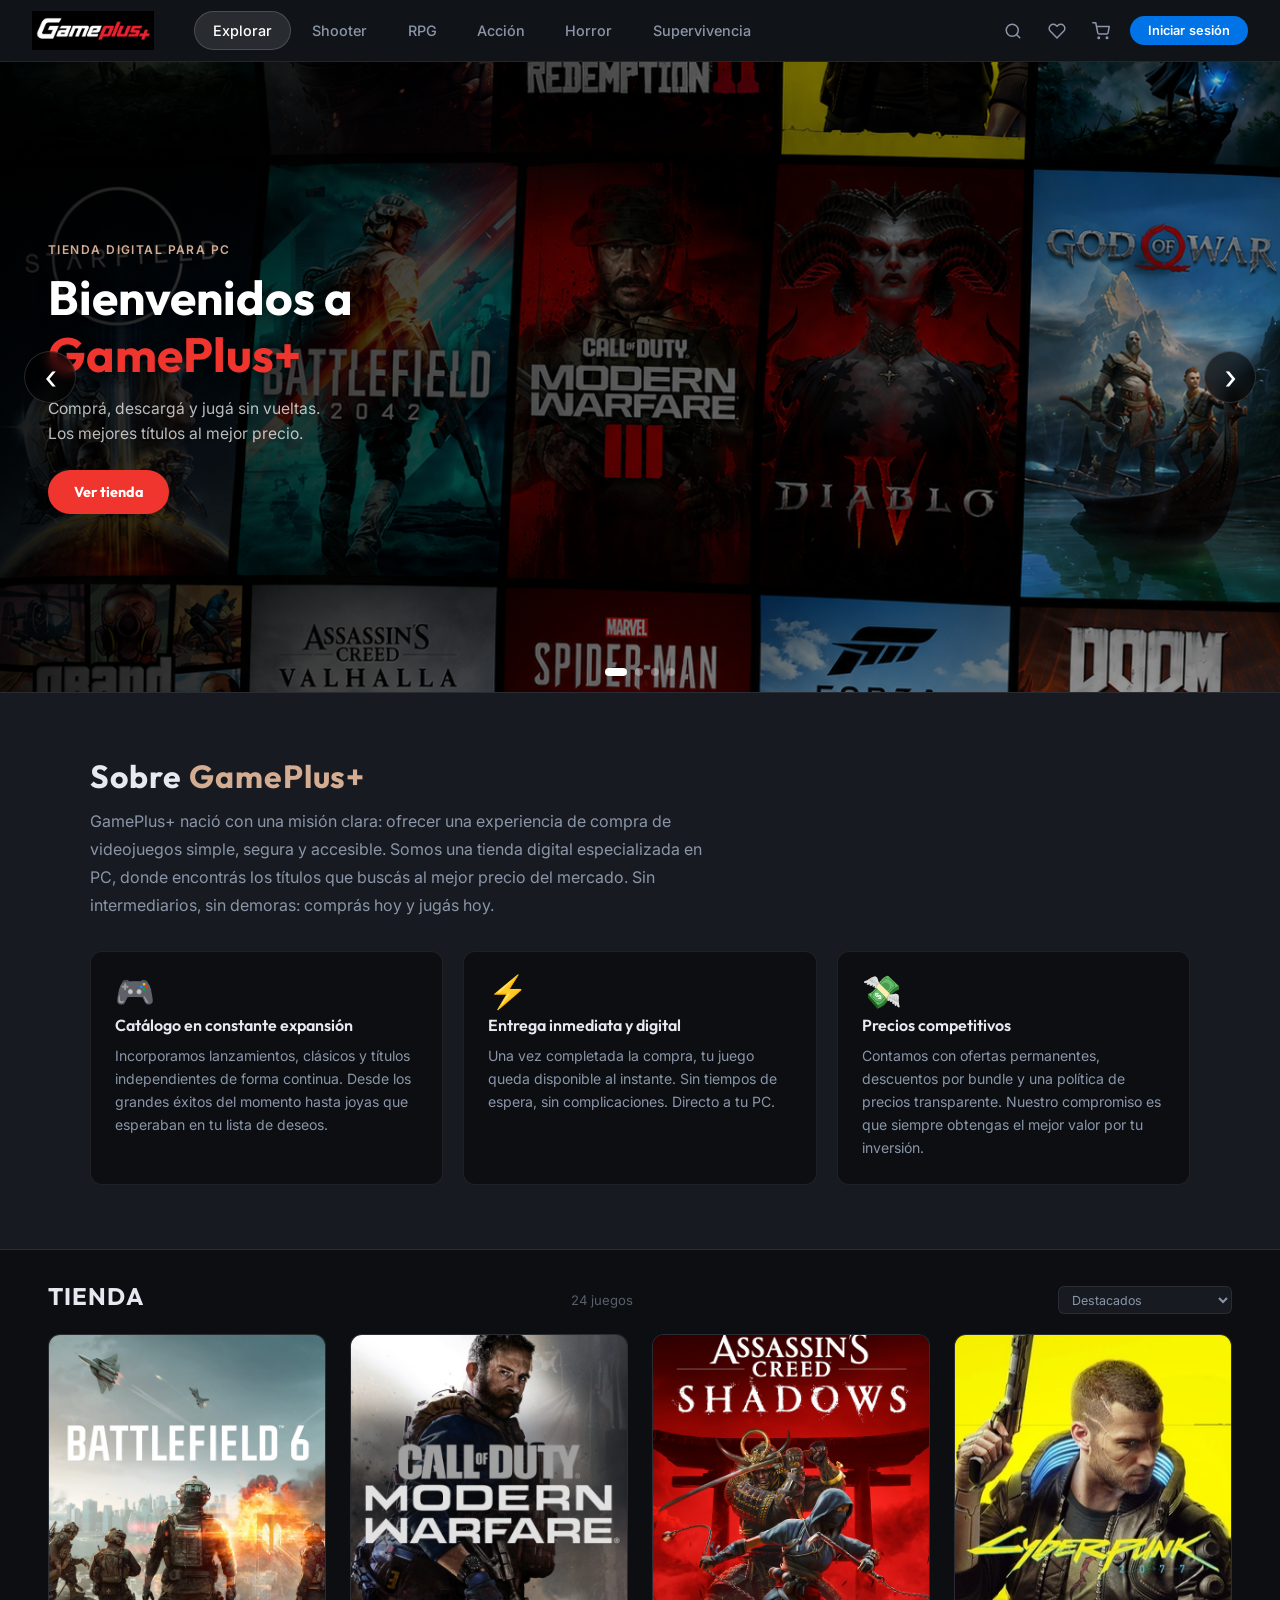
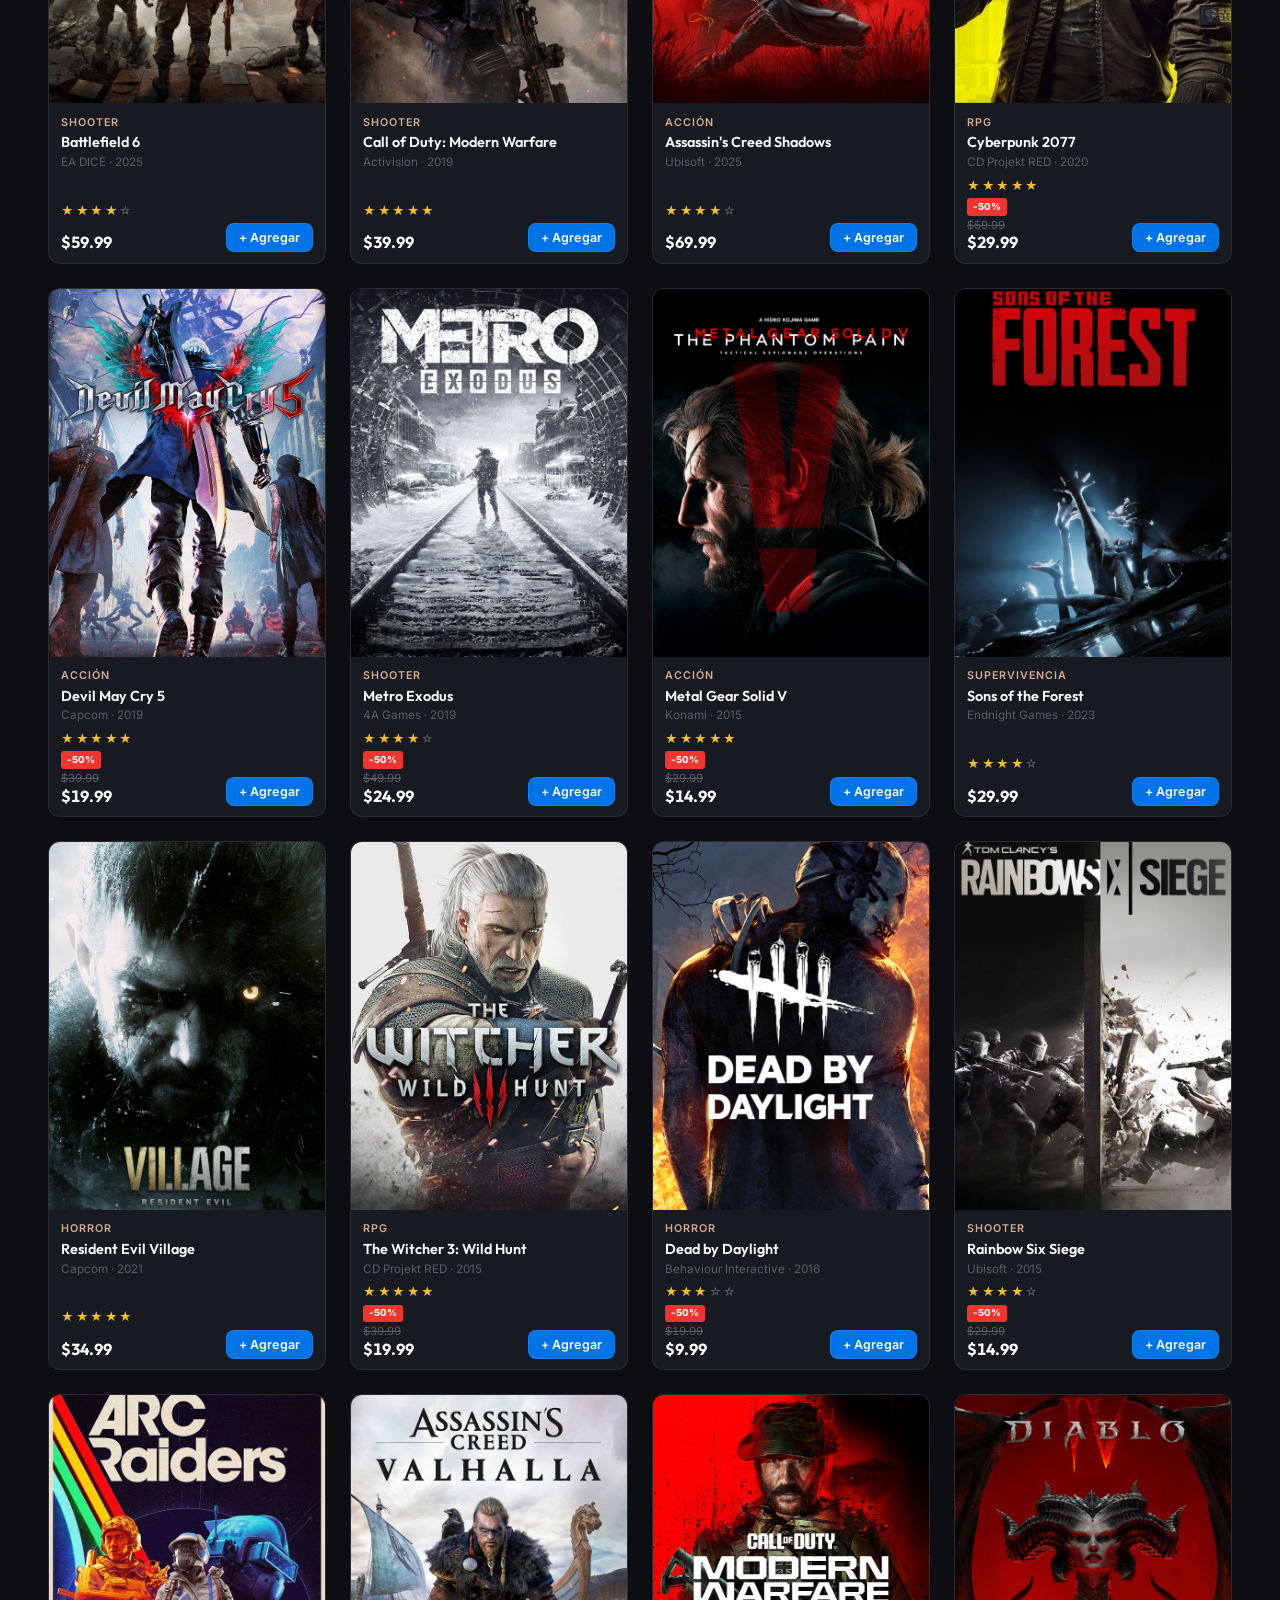
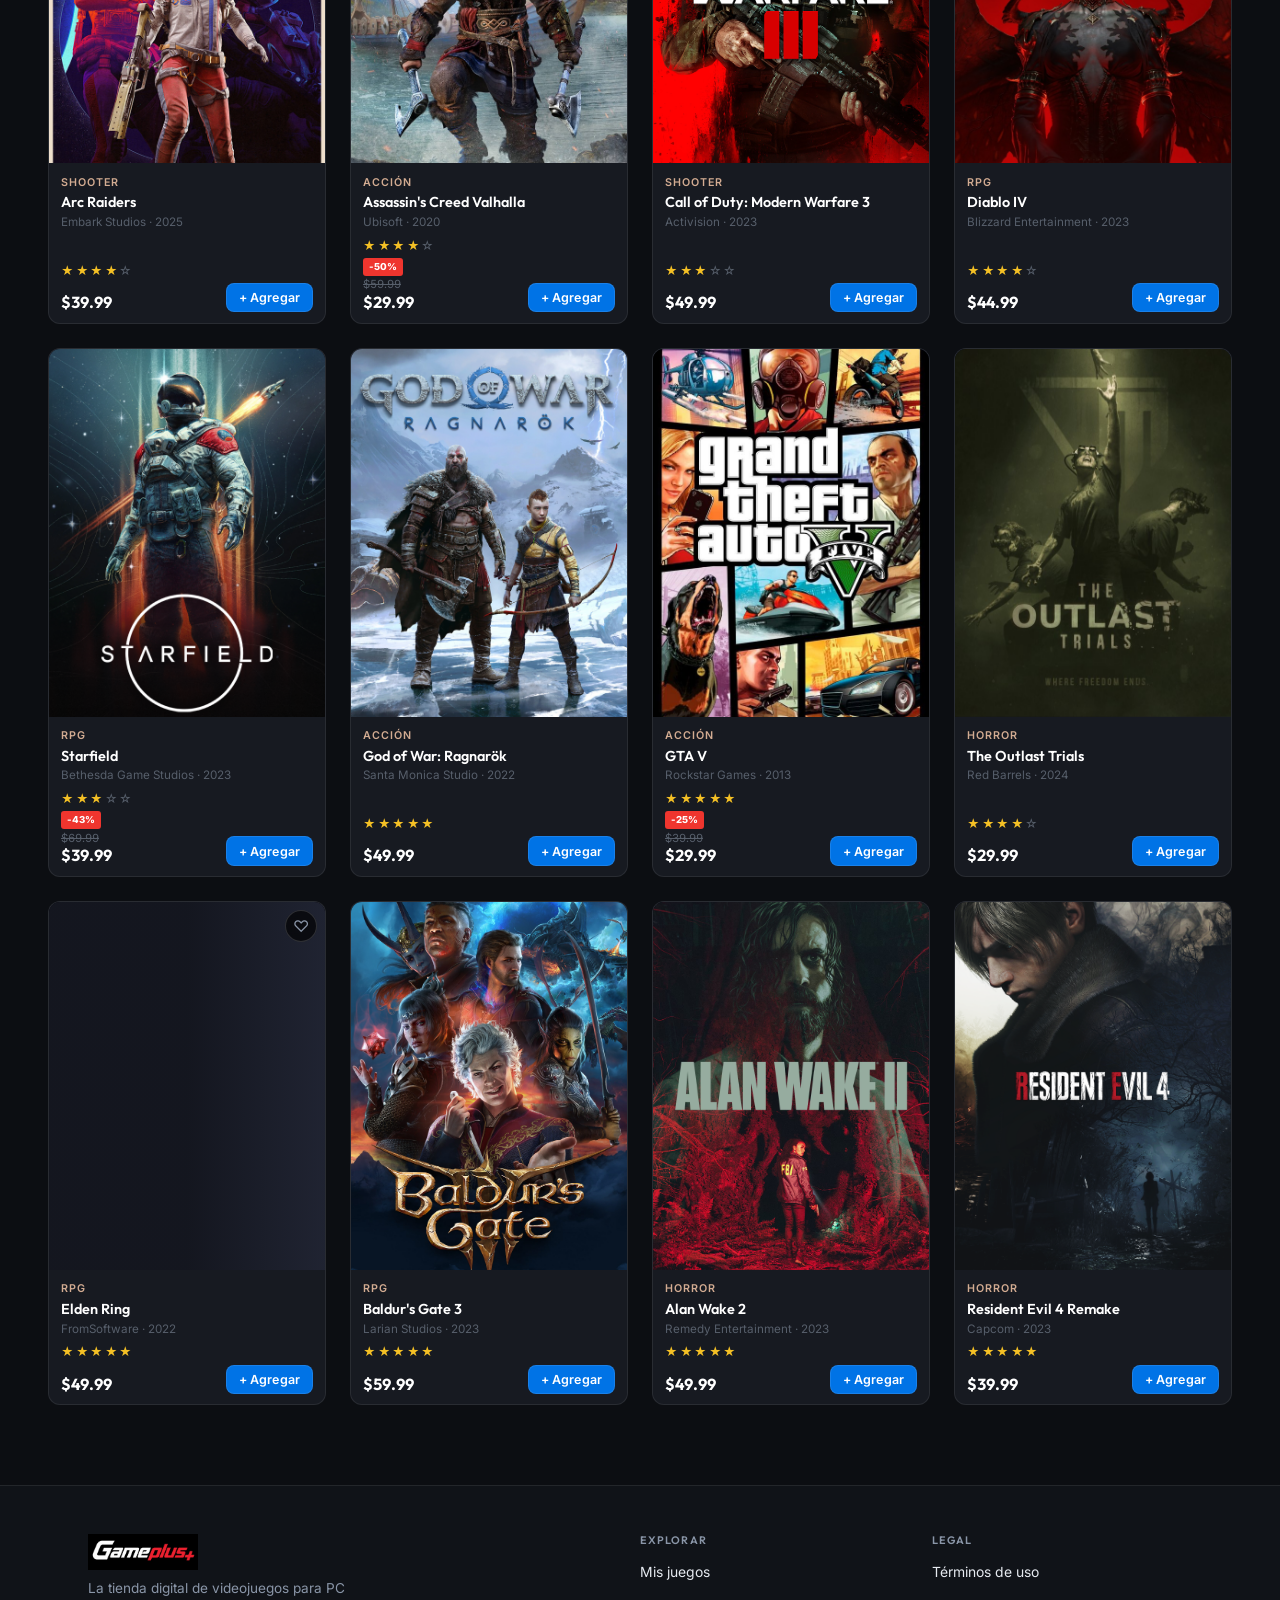
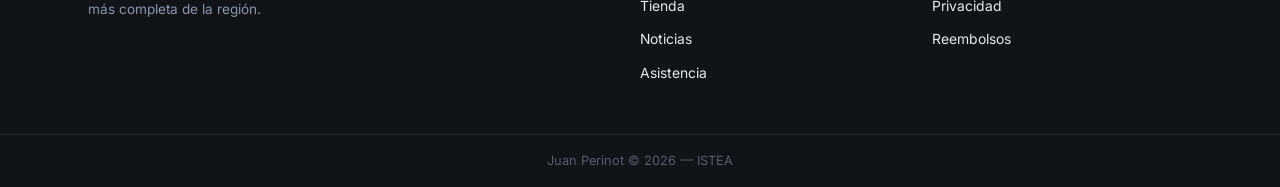
==== index.html @ ad6c28d9 "Update" ====
<!DOCTYPE html>
<html lang="es">
<head>
  <meta charset="UTF-8">
  <meta name="viewport" content="width=device-width, initial-scale=1.0">
  <meta name="description" content="GamePlus+ — Tienda digital de videojuegos para PC. Comprá, descargá y jugá.">
  <meta name="theme-color" content="#0a0c14">
  <title>GamePlus+ | Tienda de Videojuegos PC</title>
  <link rel="icon" href="img/logos/logo.jpg" type="image/jpeg">
  <link rel="preconnect" href="https://fonts.googleapis.com">
  <link rel="preconnect" href="https://fonts.gstatic.com" crossorigin>
  <link href="https://fonts.googleapis.com/css2?family=Inter:wght@300;400;500;600&family=Outfit:wght@400;600;700;900&display=swap" rel="stylesheet">
  <link rel="stylesheet" href="css/base.css">
  <link rel="stylesheet" href="css/header.css">
  <link rel="stylesheet" href="css/hero.css">
  <link rel="stylesheet" href="css/cards.css">
  <link rel="stylesheet" href="css/paneles.css">
  <link rel="stylesheet" href="css/footer.css">
  <link rel="stylesheet" href="css/responsive.css">
</head>
<body>

  <!-- Mensajes emergentes de confirmación -->
  <div id="toast-container" aria-live="polite" aria-atomic="true"></div>

  <!-- Fondo oscuro compartido por paneles y búsqueda -->
  <div id="overlay" class="overlay"></div>

  <!-- Modal de detalle de juego -->
  <div id="modal-juego" class="modal" role="dialog" aria-modal="true" aria-labelledby="modal-titulo" hidden>
    <div class="modal-contenido">
      <button id="modal-cerrar" class="modal-cerrar" aria-label="Cerrar detalle">&#10005;</button>
      <div class="modal-imagen-wrap">
        <img id="modal-img" src="" alt="" class="modal-img">
      </div>
      <div class="modal-info">
        <span id="modal-genero" class="tarjeta-genero"></span>
        <h2 id="modal-titulo" class="modal-titulo"></h2>
        <p id="modal-dev" class="tarjeta-dev"></p>
        <div id="modal-estrellas" class="estrellas modal-estrellas"></div>
        <p id="modal-descripcion" class="modal-descripcion"></p>
        <div class="modal-footer">
          <div id="modal-precio-bloque"></div>
          <div class="modal-acciones">
            <button id="modal-btn-agregar" class="btn-agregar">+ Agregar al carrito</button>
            <button id="modal-btn-favorito" class="btn-favorito modal-btn-fav">&#9825;</button>
          </div>
        </div>
      </div>
    </div>
  </div>

  <!-- Panel de búsqueda estilo PlayStation Store -->
  <div id="panel-busqueda" class="panel-busqueda" role="search" aria-label="Buscar juegos">
    <div class="panel-busqueda-barra">
      <svg class="panel-busqueda-icono" xmlns="http://www.w3.org/2000/svg" width="22" height="22" viewBox="0 0 24 24" fill="none" stroke="currentColor" stroke-width="2" stroke-linecap="round" stroke-linejoin="round">
        <circle cx="11" cy="11" r="8"/>
        <path d="m21 21-4.35-4.35"/>
      </svg>
      <input type="text" id="input-busqueda" placeholder="Buscar juegos, géneros o estudios..." autocomplete="off" spellcheck="false">
      <button id="btn-cerrar-busqueda" class="btn-cerrar-busqueda" aria-label="Cerrar búsqueda">&#10005;</button>
    </div>
    <div id="resultados-busqueda" class="resultados-busqueda"></div>
  </div>

  <!-- Carrito de compras: panel lateral derecho -->
  <aside id="carrito-sidebar" class="panel-lateral" aria-label="Carrito de compras">
    <div class="panel-lateral-header">
      <h2>Tu Carrito</h2>
      <button id="cerrar-carrito" class="btn-cerrar-panel" aria-label="Cerrar carrito">&#10005;</button>
    </div>
    <div id="carrito-items" class="panel-lateral-items"></div>
    <div class="panel-lateral-footer">
      <div id="carrito-bundle-info" class="carrito-bundle" hidden></div>
      <div class="carrito-total">
        <span>Total</span>
        <span id="carrito-total-precio">$0.00</span>
      </div>
      <button class="btn-comprar" id="btn-comprar">Finalizar compra</button>
    </div>
  </aside>

  <!-- Historial de compras: panel lateral derecho -->
  <aside id="historial-sidebar" class="panel-lateral" aria-label="Mis juegos">
    <div class="panel-lateral-header">
      <h2>Mis Juegos</h2>
      <button id="cerrar-historial" class="btn-cerrar-panel" aria-label="Cerrar historial">&#10005;</button>
    </div>
    <div id="historial-items" class="panel-lateral-items"></div>
  </aside>

  <!-- Favoritos: panel lateral izquierdo -->
  <aside id="favoritos-sidebar" class="panel-lateral panel-lateral--izq" aria-label="Mis favoritos">
    <div class="panel-lateral-header">
      <h2>Mis Favoritos</h2>
      <button id="cerrar-favoritos" class="btn-cerrar-panel" aria-label="Cerrar favoritos">&#10005;</button>
    </div>
    <div id="favoritos-items" class="panel-lateral-items"></div>
    <div id="favoritos-footer" class="panel-lateral-footer" hidden>
      <button id="btn-agregar-todos" class="btn-agregar-todos">Agregar todo al carrito</button>
    </div>
  </aside>

  <!-- Header con logo, nav y menú -->
  <header>

    <!-- Barra principal: logo (izq) · géneros (centro desktop / 2ª fila mobile) · acciones (der) -->
    <div class="barra-principal">

      <!-- Logo -->
      <a href="/" class="header-logo-wrap" aria-label="GamePlus+ — Inicio">
        <img src="img/logos/logo.jpg" alt="GamePlus+" class="header-logo">
      </a>

      <!-- Acciones: buscar · favoritos · carrito · login (desktop) · hamburguesa (mobile) -->
      <div class="header-acciones">
        <button class="btn-icono" id="btn-buscar" aria-label="Buscar" aria-expanded="false">
          <svg xmlns="http://www.w3.org/2000/svg" width="18" height="18" viewBox="0 0 24 24" fill="none" stroke="currentColor" stroke-width="2" stroke-linecap="round" stroke-linejoin="round">
            <circle cx="11" cy="11" r="8"/>
            <path d="m21 21-4.35-4.35"/>
          </svg>
        </button>
        <button class="btn-icono" id="btn-abrir-favoritos" aria-label="Ver favoritos">
          <svg xmlns="http://www.w3.org/2000/svg" width="18" height="18" viewBox="0 0 24 24" fill="none" stroke="currentColor" stroke-width="2" stroke-linecap="round" stroke-linejoin="round">
            <path d="M20.84 4.61a5.5 5.5 0 0 0-7.78 0L12 5.67l-1.06-1.06a5.5 5.5 0 0 0-7.78 7.78l1.06 1.06L12 21.23l7.78-7.78 1.06-1.06a5.5 5.5 0 0 0 0-7.78z"/>
          </svg>
          <span class="btn-badge" id="favoritos-contador" aria-label="Favoritos guardados">0</span>
        </button>
        <button class="btn-icono" id="btn-abrir-carrito" aria-label="Abrir carrito">
          <svg xmlns="http://www.w3.org/2000/svg" width="18" height="18" viewBox="0 0 24 24" fill="none" stroke="currentColor" stroke-width="2" stroke-linecap="round" stroke-linejoin="round">
            <circle cx="9" cy="21" r="1"/>
            <circle cx="20" cy="21" r="1"/>
            <path d="M1 1h4l2.68 13.39a2 2 0 0 0 2 1.61h9.72a2 2 0 0 0 2-1.61L23 6H6"/>
          </svg>
          <span class="btn-badge" id="carrito-contador" aria-label="Ítems en el carrito">0</span>
        </button>
        <button class="btn-login">Iniciar sesión</button>
        <button class="btn-hamburger" id="btn-hamburger" aria-label="Abrir menú" aria-expanded="false">&#9776;</button>
      </div>

      <!-- Categorías de género: segunda fila en mobile, centro integrado en desktop -->
      <nav class="nav-inferior" aria-label="Filtrar por género">
        <ul>
          <li class="filtro-activo" data-filtro="todos">Explorar</li>
          <li data-filtro="shooter">Shooter</li>
          <li data-filtro="rpg">RPG</li>
          <li data-filtro="accion">Acción</li>
          <li data-filtro="horror">Horror</li>
          <li data-filtro="supervivencia">Supervivencia</li>
        </ul>
      </nav>

    </div>

    <!-- Menú móvil: se despliega al abrir hamburguesa -->
    <nav class="menu-mobile" id="menu-mobile" aria-label="Menú móvil">
      <ul>
        <li><a href="javascript:void(0)" class="link-mis-juegos">Mis juegos</a></li>
        <li><a href="javascript:void(0)">Accesorios</a></li>
        <li><a href="javascript:void(0)">Noticias</a></li>
        <li><a href="#tienda">Tienda</a></li>
        <li><a href="#footer">Asistencia</a></li>
        <li class="menu-login-item">
          <button class="btn-login-mobile">Iniciar sesión</button>
        </li>
      </ul>
    </nav>

  </header>

  <main>

    <!-- Hero carousel responsive -->
    <section id="hero-carousel" aria-label="Destacados">

      <div class="carousel-track" id="carousel-track">

        <!-- Slide 1: Bienvenida -->
        <div class="carousel-slide" style="background-image: url('img/heroes/portada.jpg')">
          <div class="slide-overlay">
            <div class="slide-contenido">
              <p class="slide-eyebrow">Tienda digital para PC</p>
              <h1>Bienvenidos a<br><span class="slide-marca">GamePlus+</span></h1>
              <p class="slide-sub">Comprá, descargá y jugá sin vueltas.<br>Los mejores títulos al mejor precio.</p>
              <a href="#tienda" class="btn-slide">Ver tienda</a>
            </div>
          </div>
        </div>

        <!-- Slide 2: Elden Ring -->
        <div class="carousel-slide" style="background-image: url('img/heroes/eldenring_hero.jpg')">
          <div class="slide-overlay">
            <div class="slide-contenido">
              <p class="slide-eyebrow">Juego del año · RPG</p>
              <h1>Elden Ring</h1>
              <p class="slide-sub">FromSoftware, 2022. El RPG de mundo abierto que redefinió el género.</p>
              <a href="#tienda" class="btn-slide btn-slide--dorado">Ver oferta — $49.99</a>
            </div>
          </div>
        </div>

        <!-- Slide 3: Cyberpunk 2077 -->
        <div class="carousel-slide" style="background-image: url('img/heroes/cyberpunk2077_hero.jpg')">
          <div class="slide-overlay">
            <div class="slide-contenido">
              <p class="slide-eyebrow">Oferta especial · Hasta 40% off</p>
              <h1>Cyberpunk<br>2077</h1>
              <p class="slide-sub">CD Projekt RED, 2020. Explorá Night City en este RPG distópico.</p>
              <a href="#tienda" class="btn-slide">Ver oferta — $29.99</a>
            </div>
          </div>
        </div>

        <!-- Slide 4: Baldur's Gate 3 -->
        <div class="carousel-slide" style="background-image: url('img/heroes/baldursgate3_hero.jpg')">
          <div class="slide-overlay">
            <div class="slide-contenido">
              <p class="slide-eyebrow">Novedad · RPG por turnos</p>
              <h1>Baldur's Gate 3</h1>
              <p class="slide-sub">Larian Studios, 2023. La experiencia RPG más premiada de los últimos años.</p>
              <a href="#tienda" class="btn-slide">Ver oferta — $59.99</a>
            </div>
          </div>
        </div>

      </div>

      <button class="carousel-flecha carousel-flecha--prev" id="carousel-prev" aria-label="Slide anterior">&#8249;</button>
      <button class="carousel-flecha carousel-flecha--next" id="carousel-next" aria-label="Siguiente slide">&#8250;</button>

      <div class="carousel-dots" id="carousel-dots" role="tablist" aria-label="Navegar slides">
        <button class="dot dot--activo" data-slide="0" role="tab" aria-label="Slide 1"></button>
        <button class="dot" data-slide="1" role="tab" aria-label="Slide 2"></button>
        <button class="dot" data-slide="2" role="tab" aria-label="Slide 3"></button>
        <button class="dot" data-slide="3" role="tab" aria-label="Slide 4"></button>
      </div>

    </section>

    <!-- Sección Quiénes Somos -->
    <section id="quienes-somos">
      <div class="qs-contenido">
        <h2 class="qs-titulo">Sobre <span>GamePlus+</span></h2>
        <p class="qs-intro">
          GamePlus+ nació con una misión clara: ofrecer una experiencia de compra de videojuegos
          simple, segura y accesible. Somos una tienda digital especializada en PC, donde encontrás
          los títulos que buscás al mejor precio del mercado. Sin intermediarios, sin demoras:
          comprás hoy y jugás hoy.
        </p>
        <div class="qs-cards">
          <div class="qs-card">
            <span class="qs-icono">🎮</span>
            <h3>Catálogo en constante expansión</h3>
            <p>Incorporamos lanzamientos, clásicos y títulos independientes de forma continua. Desde los grandes éxitos del momento hasta joyas que esperaban en tu lista de deseos.</p>
          </div>
          <div class="qs-card">
            <span class="qs-icono">⚡</span>
            <h3>Entrega inmediata y digital</h3>
            <p>Una vez completada la compra, tu juego queda disponible al instante. Sin tiempos de espera, sin complicaciones. Directo a tu PC.</p>
          </div>
          <div class="qs-card">
            <span class="qs-icono">💸</span>
            <h3>Precios competitivos</h3>
            <p>Contamos con ofertas permanentes, descuentos por bundle y una política de precios transparente. Nuestro compromiso es que siempre obtengas el mejor valor por tu inversión.</p>
          </div>
        </div>
      </div>
    </section>

    <!-- Catálogo de juegos -->
    <section id="tienda">
      <div class="tienda-header">
        <h2>TIENDA</h2>
        <p id="conteo-juegos" class="conteo-juegos"></p>
        <select id="select-orden" class="select-orden" aria-label="Ordenar juegos">
          <option value="default">Destacados</option>
          <option value="precio-asc">Precio: menor a mayor</option>
          <option value="precio-desc">Precio: mayor a menor</option>
          <option value="nombre-asc">Nombre: A–Z</option>
          <option value="anio-desc">Más recientes</option>
        </select>
      </div>
      <div class="grilla-juegos" id="grilla-juegos" role="list" aria-label="Catálogo de juegos"></div>
      <p id="sin-resultados" class="sin-resultados" hidden>No se encontraron resultados.</p>
    </section>

  </main>

  <!-- Footer del sitio -->
  <footer id="footer">
    <div class="footer-contenido">
      <div class="footer-marca">
        <img src="img/logos/logo.jpg" alt="GamePlus+" class="footer-logo-img">
        <p>La tienda digital de videojuegos para PC más completa de la región.</p>
      </div>
      <div class="footer-links">
        <h3>Explorar</h3>
        <ul>
          <li><a href="javascript:void(0)" class="link-mis-juegos">Mis juegos</a></li>
          <li><a href="#tienda">Tienda</a></li>
          <li><a href="javascript:void(0)">Noticias</a></li>
          <li><a href="#footer">Asistencia</a></li>
        </ul>
      </div>
      <div class="footer-links">
        <h3>Legal</h3>
        <ul>
          <li><a href="javascript:void(0)">Términos de uso</a></li>
          <li><a href="javascript:void(0)">Privacidad</a></li>
          <li><a href="javascript:void(0)">Reembolsos</a></li>
        </ul>
      </div>
    </div>
    <div class="footer-bottom">
      <p>Juan Perinot &copy; 2026 &mdash; ISTEA</p>
    </div>
  </footer>

  <script type="module" src="js/main.js"></script>

</body>
</html>
---- css/base.css ----
@import url('https://fonts.googleapis.com/css2?family=Inter:wght@300;400;500;600&family=Outfit:wght@400;600;700;900&display=swap');

/* =============================================
   CLASE 1 — Estructura base del proyecto
   Variables globales, reset y tipografía base
   ============================================= */

/* --- Variables globales --- */
:root {
  --bg-base:         hsl(220, 20%, 6%);
  --bg-card:         hsl(220, 18%, 11%);
  --bg-header:       hsl(220, 20%, 8%);
  --bg-nav-bottom:   hsl(228, 22%, 13%);
  --bg-sidebar:      hsl(220, 22%, 8%);
  --bg-panel:        hsla(220, 25%, 5%, 0.97);

  --text-primary:    hsl(215, 25%, 92%);
  --text-muted:      hsl(215, 15%, 60%);
  --text-faint:      hsl(215, 10%, 38%);

  --accent:          hsl(2, 86%, 56%);
  --accent-hover:    hsl(2, 86%, 46%);
  --accent-soft:     hsl(24, 43%, 70%);
  --accent-glow:     hsla(2, 86%, 56%, 0.3);

  --gold:            hsl(45, 90%, 55%);
  --gold-hover:      hsl(45, 90%, 45%);

  --blue:            hsl(210, 100%, 45%);
  --blue-hover:      hsl(210, 100%, 38%);
  --green:           hsl(140, 50%, 38%);
  --green-hover:     hsl(140, 50%, 30%);

  --border:          hsla(215, 20%, 100%, 0.08);
  --border-hover:    hsla(215, 20%, 100%, 0.18);

  --font-heading:    "Outfit", sans-serif;
  --font-body:       "Inter", sans-serif;

  --transition:      0.2s ease;
  --transition-slow: 0.35s ease;
}

/* --- Reset --- */
*, *::before, *::after {
  box-sizing: border-box;
  margin: 0;
  padding: 0;
}

html {
  scroll-behavior: smooth;
}

body {
  background-color: var(--bg-base);
  color: var(--text-primary);
  font-family: var(--font-body);
  line-height: 1.6;
  min-height: 100vh;
  overflow-x: hidden;
}

img {
  display: block;
  max-width: 100%;
}

a {
  color: inherit;
  text-decoration: none;
}

button {
  font-family: var(--font-body);
  cursor: pointer;
}

ul {
  list-style: none;
}

h1, h2, h3 {
  font-family: var(--font-heading);
  line-height: 1.2;
}
---- css/header.css ----
/* =============================================
   HEADER — GamePlus+ Premium
   Inspiración: Steam · PlayStation Store · Epic Games
   Estructura: barra-principal (logo | géneros | acciones)
   Estrategia responsive: mobile-first con flex-wrap
   ============================================= */

/* -----------------------------------------------
   HEADER STICKY
   position: sticky mantiene el header visible al
   scrollear sin sacar el elemento del flujo normal.
----------------------------------------------- */
header {
  position: sticky;
  top: 0;
  z-index: 200;
  transition: box-shadow var(--transition-slow);
}

/* Sombra premium al scrollear 50px (activada por JS) */
header.scrolled {
  box-shadow: 0 4px 40px rgba(0, 0, 0, 0.85);
}

/* Efecto glass al scrollear: fondo casi opaco + blur */
header.scrolled .barra-principal {
  background: rgba(8, 10, 20, 0.97);
  backdrop-filter: blur(18px);
  -webkit-backdrop-filter: blur(18px);
}

/* -----------------------------------------------
   BARRA PRINCIPAL
   Contenedor flex principal del header.
   En mobile: flex-wrap permite que el nav de géneros
   baje a una segunda fila de forma nativa con CSS.
   En desktop: flex-wrap: nowrap → todo en una sola fila.
----------------------------------------------- */
.barra-principal {
  background: var(--bg-header);
  display: flex;
  flex-wrap: wrap;
  align-items: center;
  border-bottom: 1px solid var(--border);
  transition: background var(--transition-slow), backdrop-filter var(--transition-slow);
}

/* -----------------------------------------------
   LOGO (IZQUIERDA)
   order: 1 → primer elemento en el flex.
   El <a> wrappea el logo para hacer el logo clicable
   como link de regreso al inicio (convención estándar
   de cualquier tienda: Steam, PS Store, Epic).
----------------------------------------------- */
.header-logo-wrap {
  display: flex;
  align-items: center;
  padding: 0.7rem 1rem;
  order: 1;
  flex-shrink: 0;
  text-decoration: none;
  transition: opacity var(--transition);
}

.header-logo-wrap:hover {
  opacity: 0.82;
}

.header-logo {
  height: 34px;
  width: auto;        /* mantiene proporción: no distorsiona */
  max-width: 150px;   /* previene logos muy anchos en pantallas pequeñas */
  object-fit: contain;
  object-position: left center;
  display: block;
}

/* -----------------------------------------------
   ACCIONES (DERECHA)
   order: 2 con margin-left: auto → empuja el bloque
   de acciones al extremo derecho, dejando el espacio
   del logo a la izquierda y el nav-inferior abajo.

   En desktop (768px+): order: 3 → queda después del
   nav de géneros (order: 2) que ocupa el centro.
----------------------------------------------- */
.header-acciones {
  display: flex;
  align-items: center;
  gap: 0.2rem;
  padding: 0.6rem 0.75rem;
  order: 2;
  margin-left: auto;
  flex-shrink: 0;
}

/* -----------------------------------------------
   NAV DE GÉNEROS
   En mobile (por defecto):
     order: 3 → se ubica después de logo y acciones.
     flex-basis: 100% → fuerza que ocupe toda la fila
     y baje a la siguiente línea (segunda fila visual).

   En desktop (768px+):
     order: 2, flex: 1 → pasa al centro entre logo y
     acciones, expandiéndose para llenar el espacio.
----------------------------------------------- */
.nav-inferior {
  order: 3;
  flex-basis: 100%;
  border-top: 1px solid var(--border);
  background: rgba(0, 0, 0, 0.2);
  overflow: hidden;
}

.nav-inferior ul {
  display: flex;
  gap: 0.4rem;
  overflow-x: auto;
  -webkit-overflow-scrolling: touch;
  scrollbar-width: none;
  padding: 0.4rem 1rem;
  scroll-snap-type: x proximity;
  overscroll-behavior-x: contain;
}

.nav-inferior ul::-webkit-scrollbar {
  display: none;
}

.nav-inferior ul li {
  color: var(--text-muted);
  font-size: 0.82rem;
  font-weight: 500;
  cursor: pointer;
  padding: 0.55rem 1rem;
  border-radius: 20px;
  white-space: nowrap;
  border: 1px solid transparent;
  user-select: none;
  scroll-snap-align: start;
  transition: color var(--transition), background var(--transition), border-color var(--transition);
}

.nav-inferior ul li:hover {
  color: white;
  background: rgba(255, 255, 255, 0.08);
}

.nav-inferior ul li.filtro-activo {
  color: white;
  background: rgba(255, 255, 255, 0.1);
  border-color: rgba(255, 255, 255, 0.16);
}

/* -----------------------------------------------
   BOTONES ÍCONO (buscar · favoritos · carrito)
   border transparente por defecto → aparece en hover.
   Resultado: look limpio sin bordes visibles en reposo,
   hover sutil con fondo y borde tenue (estilo Steam).
----------------------------------------------- */
.btn-icono {
  position: relative;
  background: transparent;
  border: 1px solid transparent;
  color: var(--text-muted);
  border-radius: 8px;
  width: 38px;
  height: 38px;
  display: flex;
  align-items: center;
  justify-content: center;
  flex-shrink: 0;
  transition: background var(--transition), color var(--transition), border-color var(--transition);
}

.btn-icono:hover {
  background: rgba(255, 255, 255, 0.08);
  color: white;
  border-color: var(--border);
}

/* -----------------------------------------------
   BADGE NUMÉRICO (carrito y favoritos)
   Aparece con animación de escala al tener ítem > 0.
   JS agrega/quita clase "visible" vía actualizarBadge().
----------------------------------------------- */
.btn-badge {
  position: absolute;
  top: -5px;
  right: -5px;
  background: var(--accent);
  color: white;
  font-size: 0.6rem;
  font-weight: 700;
  min-width: 17px;
  height: 17px;
  border-radius: 50%;
  display: flex;
  align-items: center;
  justify-content: center;
  line-height: 1;
  opacity: 0;
  transform: scale(0.5);
  pointer-events: none;
  transition: opacity var(--transition), transform var(--transition);
}

.btn-badge.visible {
  opacity: 1;
  transform: scale(1);
}

#favoritos-contador {
  background: hsl(330, 70%, 55%);
}

/* -----------------------------------------------
   BOTÓN INICIAR SESIÓN (solo visible en desktop)
   display: none en mobile → display: flex en 768px+.
   Pill azul con hover que eleva y agrega glow sutil.
----------------------------------------------- */
.btn-login {
  display: none;
  align-items: center;
  background: var(--blue);
  color: white;
  border: none;
  padding: 0.45rem 1.1rem;
  border-radius: 20px;
  font-size: 0.8rem;
  font-weight: 600;
  white-space: nowrap;
  letter-spacing: 0.01em;
  margin-left: 0.2rem;
  transition: background var(--transition), transform var(--transition), box-shadow var(--transition);
}

.btn-login:hover {
  background: var(--blue-hover);
  transform: translateY(-1px);
  box-shadow: 0 4px 18px rgba(0, 100, 220, 0.35);
}

/* -----------------------------------------------
   HAMBURGUESA (solo visible en mobile)
   display: flex en mobile → display: none en 768px+.
----------------------------------------------- */
.btn-hamburger {
  background: transparent;
  border: 1px solid transparent;
  color: var(--text-muted);
  font-size: 1.2rem;
  width: 38px;
  height: 38px;
  display: flex;
  align-items: center;
  justify-content: center;
  border-radius: 8px;
  flex-shrink: 0;
  margin-left: 0.1rem;
  transition: background var(--transition), color var(--transition);
}

.btn-hamburger:hover {
  background: rgba(255, 255, 255, 0.08);
  color: white;
}

/* -----------------------------------------------
   MENÚ MÓVIL
   max-height: 0 → oculto. JS agrega .abierto → expande.
   Fondo sólido (var(--bg-card)) para legibilidad.
----------------------------------------------- */
.menu-mobile {
  background: var(--bg-card);
  border-top: 1px solid var(--border);
  max-height: 0;
  overflow: hidden;
  transition: max-height 0.3s ease;
}

.menu-mobile.abierto {
  max-height: 600px;
}

.menu-mobile ul {
  padding: 0.5rem 1.25rem 1.25rem;
  display: flex;
  flex-direction: column;
}

.menu-mobile ul li a {
  display: block;
  color: var(--text-muted);
  font-size: 1rem;
  padding: 0.8rem 0;
  border-bottom: 1px solid var(--border);
  transition: color var(--transition);
}

.menu-mobile ul li a:hover {
  color: white;
}

/* Botón "Iniciar sesión" dentro del menú hamburguesa (mobile) */
.menu-login-item {
  padding: 0.9rem 0 0;
}

.btn-login-mobile {
  display: block;
  width: 100%;
  background: var(--blue);
  color: white;
  border: none;
  padding: 0.7rem 1.1rem;
  border-radius: 8px;
  font-size: 0.95rem;
  font-weight: 600;
  text-align: center;
  transition: background var(--transition);
}

.btn-login-mobile:hover {
  background: var(--blue-hover);
}

/* -----------------------------------------------
   RESPONSIVE — TABLET/DESKTOP 768px+
   El header pasa de 2 filas (mobile) a 1 sola fila:
   [LOGO]  [Explorar · Shooter · RPG · Acción · Horror · Supervivencia]  [🔍 ❤️ 🛒 Iniciar sesión]

   Clave: flex-wrap: nowrap + nav-inferior pasa a order:2
   con flex:1, expandiéndose para llenar el centro.
----------------------------------------------- */
@media (min-width: 768px) {
  .barra-principal {
    flex-wrap: nowrap;
    height: 62px;
  }

  .header-logo-wrap {
    padding: 0 1.5rem;
    height: 100%;
    order: 1;
  }

  .header-logo {
    height: 38px;
  }

  /* Nav de géneros: pasa al centro (order:2, flex:1) */
  .nav-inferior {
    order: 2;
    flex: 1;
    flex-basis: auto;
    border-top: none;
    background: transparent;
    height: 100%;
    display: flex;
    align-items: center;
    overflow: hidden;
  }

  .nav-inferior ul {
    padding: 0 0.5rem;
    gap: 0.2rem;
    height: auto;
    justify-content: center;
    align-items: center;
  }

  .nav-inferior ul li {
    font-size: 0.875rem;
    padding: 0.4rem 1rem;
  }

  /* Acciones: se ubican al final (order:3) */
  .header-acciones {
    order: 3;
    margin-left: 0;
    padding: 0 1.5rem;
    gap: 0.35rem;
    height: 100%;
  }

  /* Hamburguesa oculta, login visible */
  .btn-hamburger { display: none; }
  .btn-login     { display: flex; }

  /* Menú mobile nunca visible en desktop */
  .menu-mobile   { display: none !important; }
}

/* -----------------------------------------------
   RESPONSIVE — DESKTOP 1100px+
   Mayor padding horizontal y logo ligeramente más
   grande para pantallas amplias (notebooks/desktops).
----------------------------------------------- */
@media (min-width: 1100px) {
  .header-logo-wrap {
    padding: 0 2rem;
  }

  .header-logo {
    height: 40px;
    max-width: 160px;
  }

  .header-acciones {
    padding: 0 2rem;
    gap: 0.4rem;
  }

  .nav-inferior ul li {
    font-size: 0.9rem;
    padding: 0.45rem 1.1rem;
  }
}
---- css/hero.css ----
/* =============================================
   CLASE 5 — Hero carousel responsive
   CLASE 7 — Position: absolute en overlay y flechas
   ============================================= */

/* --- Contenedor del carousel --- */
#hero-carousel {
  position: relative;
  overflow: hidden;
  height: clamp(420px, 70vh, 800px);
  background: #000;
  user-select: none;
}

/* Pista: todos los slides en fila horizontal */
.carousel-track {
  display: flex;
  height: 100%;
  transition: transform 0.55s cubic-bezier(0.4, 0, 0.2, 1);
  will-change: transform;
}

/* Cada slide ocupa el 100% del carousel */
.carousel-slide {
  position: relative;
  min-width: 100%;
  height: 100%;
  background-size: cover;
  background-position: center center;
  flex-shrink: 0;
}

/* Gradiente oscuro sobre la imagen */
.slide-overlay {
  position: absolute;
  inset: 0;
  background: linear-gradient(
    105deg,
    rgba(0,0,0,0.88) 0%,
    rgba(0,0,0,0.55) 50%,
    rgba(0,0,0,0.1)  100%
  );
  display: flex;
  align-items: center;
  padding: 2rem 1.5rem;
}

.slide-contenido {
  max-width: 480px;
}

.slide-eyebrow {
  color: var(--accent-soft);
  font-size: 0.75rem;
  font-weight: 600;
  letter-spacing: 0.12em;
  text-transform: uppercase;
  margin-bottom: 0.6rem;
}

.slide-contenido h1 {
  color: white;
  font-size: clamp(1.5rem, 5vw, 3rem);
  margin-bottom: 0.75rem;
  text-shadow: 0 2px 12px rgba(0,0,0,0.5);
}

.slide-marca {
  color: var(--accent);
}

.slide-sub {
  color: rgba(255,255,255,0.72);
  font-size: clamp(0.82rem, 2vw, 0.98rem);
  line-height: 1.6;
  max-width: 380px;
  margin-bottom: 1.5rem;
}

/* Botón CTA del slide */
.btn-slide {
  display: inline-block;
  background: var(--accent);
  color: white;
  font-family: var(--font-heading);
  font-weight: 700;
  font-size: 0.9rem;
  padding: 0.65rem 1.6rem;
  border-radius: 30px;
  transition: background var(--transition), transform var(--transition), box-shadow var(--transition);
}

.btn-slide:hover {
  background: var(--accent-hover);
  transform: translateY(-2px);
  box-shadow: 0 6px 20px var(--accent-glow);
}

/* Variante dorada para ofertas */
.btn-slide--dorado {
  background: var(--gold);
  color: #1a1000;
}

.btn-slide--dorado:hover {
  background: var(--gold-hover);
  box-shadow: 0 6px 20px hsla(45, 90%, 55%, 0.4);
}

/* Flechas de navegación */
.carousel-flecha {
  position: absolute;
  top: 50%;
  transform: translateY(-50%);
  background: rgba(0,0,0,0.55);
  border: 1px solid rgba(255,255,255,0.15);
  color: white;
  width: 44px;
  height: 44px;
  border-radius: 50%;
  font-size: 1.8rem;
  display: flex;
  align-items: center;
  justify-content: center;
  line-height: 1;
  backdrop-filter: blur(6px);
  z-index: 10;
  transition: background var(--transition), border-color var(--transition), transform var(--transition);
}

.carousel-flecha:hover {
  background: rgba(0,0,0,0.8);
  border-color: rgba(255,255,255,0.35);
}

.carousel-flecha--prev { left: 0.75rem; }
.carousel-flecha--next { right: 0.75rem; }

/* Puntos de navegación */
.carousel-dots {
  position: absolute;
  bottom: 1rem;
  left: 50%;
  transform: translateX(-50%);
  display: flex;
  gap: 0.5rem;
  z-index: 10;
}

.dot {
  width: 8px;
  height: 8px;
  border-radius: 50%;
  background: rgba(255,255,255,0.35);
  border: none;
  padding: 0;
  cursor: pointer;
  transition: background var(--transition), width var(--transition), border-radius var(--transition);
}

.dot--activo {
  background: white;
  width: 22px;
  border-radius: 4px;
}
---- css/cards.css ----
/* =============================================
   CLASE 5 — Sección Quiénes Somos
   Consigna: presentación del catálogo
   ============================================= */
#quienes-somos {
  background: var(--bg-card);
  padding: 3rem 1rem;
  border-top: 1px solid var(--border);
  border-bottom: 1px solid var(--border);
}

.qs-contenido {
  max-width: 1100px;
  margin: 0 auto;
}

.qs-titulo {
  color: var(--text-primary);
  font-family: var(--font-heading);
  font-size: clamp(1.3rem, 4vw, 2rem);
  letter-spacing: 0.03em;
  margin-bottom: 0.75rem;
}

.qs-titulo span {
  color: var(--accent-soft);
}

.qs-intro {
  color: var(--text-muted);
  font-size: clamp(0.88rem, 2vw, 1rem);
  max-width: 640px;
  line-height: 1.75;
  margin-bottom: 2rem;
}

.qs-cards {
  display: flex;
  flex-direction: column;
  gap: 1rem;
}

.qs-card {
  background: var(--bg-base);
  border: 1px solid var(--border);
  border-radius: 12px;
  padding: 1.5rem;
  display: flex;
  flex-direction: column;
  gap: 0.5rem;
}

.qs-icono {
  font-size: 2rem;
  line-height: 1;
}

.qs-card h3 {
  color: var(--text-primary);
  font-size: 1rem;
  font-weight: 600;
}

.qs-card p {
  color: var(--text-muted);
  font-size: 0.88rem;
  line-height: 1.65;
}

/* =============================================
   CLASE 2 — Sección tienda
   CLASE 4 — Grid: grilla del catálogo
   ============================================= */

/* --- Cabecera de la tienda --- */
#tienda {
  padding: 1.5rem 1rem;
}

.tienda-header {
  display: flex;
  align-items: baseline;
  justify-content: space-between;
  flex-wrap: wrap;
  gap: 0.5rem;
  margin-bottom: 1.25rem;
}

.tienda-header h2 {
  color: var(--text-primary);
  font-size: clamp(1rem, 4vw, 1.5rem);
  letter-spacing: 0.04em;
}

.tienda-header h2 span {
  color: var(--accent-soft);
}

.conteo-juegos {
  color: var(--text-faint);
  font-size: 0.82rem;
}

.chip-busqueda {
  display: inline-flex;
  align-items: center;
  gap: 0.4rem;
  background: rgba(99, 102, 241, 0.15);
  border: 1px solid var(--accent);
  color: var(--accent-soft);
  font-size: 0.78rem;
  font-weight: 500;
  padding: 0.2rem 0.65rem;
  border-radius: 20px;
  cursor: pointer;
  transition: background var(--transition), color var(--transition);
}

.chip-busqueda:hover {
  background: rgba(99, 102, 241, 0.28);
  color: white;
}

.chip-cerrar {
  font-size: 0.7rem;
  opacity: 0.7;
}

.select-orden {
  background: var(--bg-card);
  border: 1px solid var(--border);
  color: var(--text-muted);
  font-size: 0.78rem;
  font-family: var(--font-body);
  padding: 0.3rem 0.55rem;
  border-radius: 6px;
  cursor: pointer;
  outline: none;
  transition: border-color var(--transition), color var(--transition);
}

.select-orden:hover,
.select-orden:focus {
  border-color: var(--accent);
  color: white;
}

.sin-resultados {
  text-align: center;
  color: var(--text-muted);
  padding: 3rem 1rem;
  font-size: 0.95rem;
}

/* --- Grilla de juegos: mobile first 2 columnas --- */
.grilla-juegos {
  display: grid;
  grid-template-columns: repeat(2, 1fr);
  gap: 0.75rem;
  align-items: stretch;
}

/* =============================================
   CLASE 2 y 6 — Tarjetas de juego
   Renderizadas dinámicamente por JavaScript
   ============================================= */

/* Animación de entrada */
@keyframes fadeUp {
  from { opacity: 0; transform: translateY(18px); }
  to   { opacity: 1; transform: translateY(0); }
}

/* Skeleton loading (shimmer) */
@keyframes shimmer {
  0%   { background-position: 200% 0; }
  100% { background-position: -200% 0; }
}

.tarjeta {
  background: var(--bg-card);
  border: 1px solid var(--border);
  border-radius: 12px;
  overflow: hidden;
  display: flex;
  flex-direction: column;
  height: 100%;
  animation: fadeUp 0.4s ease both;
  transition: transform var(--transition), box-shadow var(--transition), border-color var(--transition);
}

/* Delay escalonado para las primeras 8 tarjetas */
.tarjeta:nth-child(1) { animation-delay: 0.04s; }
.tarjeta:nth-child(2) { animation-delay: 0.08s; }
.tarjeta:nth-child(3) { animation-delay: 0.12s; }
.tarjeta:nth-child(4) { animation-delay: 0.16s; }
.tarjeta:nth-child(5) { animation-delay: 0.20s; }
.tarjeta:nth-child(6) { animation-delay: 0.24s; }
.tarjeta:nth-child(7) { animation-delay: 0.28s; }
.tarjeta:nth-child(8) { animation-delay: 0.32s; }

.tarjeta:hover {
  transform: translateY(-3px);
  box-shadow: 0 10px 26px rgba(0,0,0,0.65), 0 0 0 1px rgba(255,255,255,0.07);
  border-color: var(--border-hover);
}

.tarjeta--clickable {
  cursor: pointer;
}

/* Imagen con skeleton loading */
.tarjeta-imagen {
  position: relative;
  overflow: hidden;
  width: 100%;
  aspect-ratio: 3 / 4;
  background: #0a0a12;
  flex-shrink: 0;
}

.tarjeta-imagen::before {
  content: '';
  position: absolute;
  inset: 0;
  z-index: 0;
  background: linear-gradient(
    90deg,
    hsl(228, 22%, 10%) 25%,
    hsl(228, 22%, 16%) 50%,
    hsl(228, 22%, 10%) 75%
  );
  background-size: 200% 100%;
  animation: shimmer 1.6s ease-in-out infinite;
}

.tarjeta-imagen img {
  position: relative;
  z-index: 1;
  width: 100%;
  height: 100%;
  object-fit: cover;
  object-position: center center;
  transition: transform 0.4s ease;
}

.tarjeta:hover .tarjeta-imagen img {
  transform: scale(1.06);
}

/* Botón favorito sobre la imagen */
.btn-favorito {
  position: absolute;
  top: 0.5rem;
  right: 0.5rem;
  background: rgba(0,0,0,0.65);
  border: 1px solid rgba(255,255,255,0.15);
  color: var(--text-muted);
  width: 32px;
  height: 32px;
  border-radius: 50%;
  display: flex;
  align-items: center;
  justify-content: center;
  font-size: 1rem;
  backdrop-filter: blur(4px);
  transition: background var(--transition), color var(--transition), transform var(--transition);
}

.btn-favorito:hover {
  background: rgba(200, 40, 60, 0.35);
  color: hsl(350, 80%, 75%);
  transform: scale(1.15);
}

.btn-favorito.favorito-activo {
  color: hsl(350, 80%, 65%);
  background: rgba(200, 40, 60, 0.28);
  border-color: rgba(200, 40, 60, 0.45);
}

/* Cuerpo de la tarjeta */
.tarjeta-cuerpo {
  padding: 0.65rem 0.75rem;
  display: flex;
  flex-direction: column;
  flex-grow: 1;
}

.tarjeta-genero {
  color: var(--accent-soft);
  font-size: 0.67rem;
  font-weight: 600;
  letter-spacing: 0.09em;
  text-transform: uppercase;
  margin-bottom: 0.15rem;
}

.tarjeta-cuerpo h3 {
  color: white;
  font-size: 0.9rem;
  font-weight: 600;
  line-height: 1.25;
  margin-bottom: 0.1rem;
}

.tarjeta-dev {
  color: var(--text-faint);
  font-size: 0.73rem;
  flex-grow: 1;
  margin-bottom: 0.5rem;
}

.tarjeta-footer {
  display: flex;
  align-items: flex-end;
  justify-content: space-between;
  gap: 0.4rem;
  margin-top: auto;
}

/* Bloque de precio */
.tarjeta-precio {
  display: flex;
  flex-direction: column;
  gap: 0.08rem;
  min-width: 0;
}

.precio-actual {
  color: white;
  font-family: var(--font-heading);
  font-size: 1rem;
  font-weight: 700;
  font-variant-numeric: tabular-nums;
  line-height: 1.2;
}

.precio-original {
  color: var(--text-faint);
  font-size: 0.7rem;
  font-variant-numeric: tabular-nums;
  text-decoration: line-through;
  line-height: 1.2;
}

.precio-badge {
  display: inline-block;
  align-self: flex-start;
  background: var(--accent);
  color: white;
  font-size: 0.6rem;
  font-weight: 800;
  letter-spacing: 0.03em;
  padding: 0.1rem 0.35rem;
  border-radius: 3px;
  line-height: 1.5;
  margin-bottom: 0.1rem;
}

/* Botón agregar al carrito */
.btn-agregar {
  background: var(--blue);
  color: white;
  border: 1px solid rgba(255,255,255,0.1);
  padding: 0.38rem 0.75rem;
  border-radius: 8px;
  font-size: 0.78rem;
  font-weight: 600;
  white-space: nowrap;
  letter-spacing: 0.01em;
  transition: background var(--transition), transform var(--transition), box-shadow var(--transition);
}

.btn-agregar:hover {
  background: var(--blue-hover);
  transform: translateY(-1px);
  box-shadow: 0 4px 14px rgba(0,100,220,0.38);
}

.btn-agregar:active {
  transform: translateY(0);
  box-shadow: none;
}

.btn-agregar.en-carrito {
  background: var(--green);
}

.btn-agregar.en-carrito:hover {
  background: var(--green-hover);
}

/* Estrellas de valoración */
.estrellas {
  display: flex;
  gap: 0.1rem;
  margin-bottom: 0.4rem;
}

.estrella {
  font-size: 0.75rem;
  color: var(--text-faint);
  line-height: 1;
}

.estrella.activa {
  color: var(--gold);
}
---- css/paneles.css ----
/* =============================================
   CLASE 7 — Position fixed: paneles laterales
   Carrito, favoritos e historial
   ============================================= */

/* Overlay compartido */
.overlay {
  position: fixed;
  inset: 0;
  z-index: 400;
  background: rgba(0,0,0,0.65);
  opacity: 0;
  pointer-events: none;
  backdrop-filter: blur(3px);
  -webkit-backdrop-filter: blur(3px);
  transition: opacity 0.3s ease;
}

.overlay.visible {
  opacity: 1;
  pointer-events: all;
}

/* Base compartida de paneles laterales */
.panel-lateral {
  position: fixed;
  top: 0;
  height: 100%;
  width: min(380px, 100vw);
  background: var(--bg-sidebar);
  border-left: 1px solid var(--border);
  z-index: 500;
  display: flex;
  flex-direction: column;
  transition: transform 0.32s cubic-bezier(0.4, 0, 0.2, 1);
}

/* Carrito e historial: entran desde la derecha */
#carrito-sidebar,
#historial-sidebar {
  right: 0;
  transform: translateX(100%);
}

#carrito-sidebar.abierto,
#historial-sidebar.abierto {
  transform: translateX(0);
}

/* Favoritos: entra desde la izquierda */
.panel-lateral--izq {
  left: 0;
  border-left: none;
  border-right: 1px solid var(--border);
  transform: translateX(-100%);
}

.panel-lateral--izq.abierto {
  transform: translateX(0);
}

/* Header del panel */
.panel-lateral-header {
  display: flex;
  align-items: center;
  justify-content: space-between;
  padding: 1.2rem 1.25rem 1rem;
  border-bottom: 1px solid var(--border);
  flex-shrink: 0;
}

.panel-lateral-header h2 {
  color: white;
  font-size: 1.05rem;
}

.btn-cerrar-panel {
  background: transparent;
  border: 1px solid var(--border);
  color: var(--text-muted);
  width: 32px;
  height: 32px;
  border-radius: 6px;
  display: flex;
  align-items: center;
  justify-content: center;
  font-size: 0.85rem;
  transition: background var(--transition), color var(--transition);
}

.btn-cerrar-panel:hover {
  background: var(--border);
  color: white;
}

/* Área scrollable de ítems */
.panel-lateral-items {
  flex: 1;
  overflow-y: auto;
  padding: 0.75rem 1.25rem;
  display: flex;
  flex-direction: column;
  gap: 0.75rem;
  scrollbar-width: thin;
  scrollbar-color: var(--border) transparent;
}

.panel-lateral-items::-webkit-scrollbar { width: 4px; }
.panel-lateral-items::-webkit-scrollbar-track { background: transparent; }
.panel-lateral-items::-webkit-scrollbar-thumb { background: var(--border); border-radius: 4px; }

/* Panel vacío */
.panel-vacio {
  text-align: center;
  padding: 3rem 1rem;
  color: var(--text-muted);
  display: flex;
  flex-direction: column;
  align-items: center;
  gap: 0.75rem;
}

.panel-vacio svg { opacity: 0.25; }
.panel-vacio p { font-size: 0.88rem; }

/* Footer del panel (carrito) */
.panel-lateral-footer {
  padding: 1rem 1.25rem 1.5rem;
  border-top: 1px solid var(--border);
  flex-shrink: 0;
}

.carrito-total {
  display: flex;
  justify-content: space-between;
  align-items: center;
  margin-bottom: 0.75rem;
  font-weight: 600;
  font-size: 1rem;
}

#carrito-total-precio {
  color: var(--accent-soft);
  font-family: var(--font-heading);
  font-size: 1.2rem;
}

.btn-comprar {
  width: 100%;
  background: var(--accent);
  color: white;
  border: none;
  padding: 0.75rem;
  border-radius: 8px;
  font-family: var(--font-heading);
  font-size: 0.95rem;
  font-weight: 700;
  letter-spacing: 0.03em;
  transition: background var(--transition), transform var(--transition);
}

.btn-comprar:hover {
  background: var(--accent-hover);
  transform: translateY(-1px);
}

.btn-comprar:disabled {
  background: var(--border);
  color: var(--text-faint);
  cursor: not-allowed;
  transform: none;
}

/* Ítem individual en paneles */
.panel-item {
  display: flex;
  gap: 0.75rem;
  align-items: center;
  background: var(--bg-card);
  border: 1px solid var(--border);
  border-radius: 8px;
  padding: 0.6rem;
}

.panel-item img {
  width: 70px;
  aspect-ratio: 16 / 9;
  object-fit: cover;
  border-radius: 5px;
  flex-shrink: 0;
}

.panel-item-info {
  flex: 1;
  min-width: 0;
}

.panel-item-info h4 {
  color: white;
  font-size: 0.82rem;
  font-weight: 600;
  white-space: nowrap;
  overflow: hidden;
  text-overflow: ellipsis;
  margin-bottom: 0.15rem;
}

.panel-item-info p {
  color: var(--text-muted);
  font-size: 0.75rem;
}

.panel-item-acciones {
  display: flex;
  flex-direction: column;
  align-items: flex-end;
  gap: 0.4rem;
}

.panel-item-precio {
  color: white;
  font-family: var(--font-heading);
  font-weight: 700;
  font-size: 0.88rem;
  font-variant-numeric: tabular-nums;
}

.btn-quitar {
  background: transparent;
  border: none;
  color: var(--text-faint);
  font-size: 0.72rem;
  padding: 0;
  transition: color var(--transition);
}

.btn-quitar:hover {
  color: var(--accent);
}

/* Botones del panel de favoritos */
.btn-agregar-mini {
  background: var(--blue);
  color: white;
  border: none;
  padding: 0.3rem 0.6rem;
  border-radius: 5px;
  font-size: 0.72rem;
  font-weight: 500;
  white-space: nowrap;
  transition: background var(--transition);
}

.btn-agregar-mini:hover { background: var(--blue-hover); }
.btn-agregar-mini.en-carrito { background: var(--green); }

.btn-agregar-todos {
  width: 100%;
  background: transparent;
  border: 1px solid var(--accent);
  color: var(--accent-soft);
  padding: 0.65rem;
  border-radius: 8px;
  font-family: var(--font-heading);
  font-size: 0.88rem;
  font-weight: 600;
  transition: background var(--transition), color var(--transition);
}

.btn-agregar-todos:hover {
  background: rgba(99, 102, 241, 0.18);
  color: white;
}

/* Bundle discount */
.carrito-bundle {
  display: flex;
  justify-content: space-between;
  align-items: center;
  font-size: 0.76rem;
  color: var(--green);
  margin-bottom: 0.5rem;
  padding: 0.35rem 0.6rem;
  background: rgba(34, 197, 94, 0.08);
  border: 1px solid rgba(34, 197, 94, 0.2);
  border-radius: 6px;
}

.bundle-ahorro {
  font-weight: 700;
  font-variant-numeric: tabular-nums;
}

/* Historial de compras */
.historial-compra {
  background: var(--bg-card);
  border: 1px solid var(--border);
  border-radius: 8px;
  padding: 0.75rem;
  display: flex;
  flex-direction: column;
  gap: 0.5rem;
}

.historial-compra-header {
  display: flex;
  justify-content: space-between;
  align-items: center;
}

.historial-fecha {
  color: var(--text-faint);
  font-size: 0.74rem;
}

.historial-total {
  color: var(--accent-soft);
  font-family: var(--font-heading);
  font-weight: 700;
  font-size: 0.9rem;
  font-variant-numeric: tabular-nums;
}

.historial-juegos {
  display: flex;
  flex-direction: column;
  gap: 0.2rem;
}

.historial-juegos li {
  position: relative;
  color: var(--text-muted);
  font-size: 0.78rem;
  padding-left: 0.75rem;
}

.historial-juegos li::before {
  content: '›';
  position: absolute;
  left: 0;
  color: var(--accent-soft);
}

/* =============================================
   CLASE 7 — Position fixed: panel de búsqueda
   Estilo PlayStation Store — se desliza desde arriba
   ============================================= */
.panel-busqueda {
  position: fixed;
  top: 0;
  left: 0;
  width: 100%;
  max-height: 90vh;
  overflow-y: auto;
  z-index: 500;
  background: var(--bg-panel);
  backdrop-filter: blur(24px);
  -webkit-backdrop-filter: blur(24px);
  transform: translateY(-100%);
  opacity: 0;
  pointer-events: none;
  transition: transform 0.35s cubic-bezier(0.4, 0, 0.2, 1),
              opacity 0.25s ease;
}

.panel-busqueda.abierto {
  transform: translateY(0);
  opacity: 1;
  pointer-events: all;
}

.panel-busqueda-barra {
  position: sticky;
  top: 0;
  display: flex;
  align-items: center;
  gap: 1rem;
  padding: 1.25rem 1.25rem 1rem;
  border-bottom: 1px solid var(--border);
  background: var(--bg-panel);
  backdrop-filter: blur(24px);
}

.panel-busqueda-icono {
  color: var(--text-faint);
  flex-shrink: 0;
}

#input-busqueda {
  flex: 1;
  background: transparent;
  border: none;
  border-bottom: 2px solid var(--accent);
  color: white;
  font-family: var(--font-body);
  font-size: clamp(1rem, 3vw, 1.3rem);
  padding: 0.3rem 0;
  outline: none;
  caret-color: var(--accent);
}

#input-busqueda::placeholder {
  color: var(--text-faint);
  font-size: clamp(0.85rem, 2.5vw, 1.1rem);
}

.btn-cerrar-busqueda {
  background: transparent;
  border: 1px solid var(--border);
  color: var(--text-muted);
  width: 34px;
  height: 34px;
  border-radius: 6px;
  display: flex;
  align-items: center;
  justify-content: center;
  flex-shrink: 0;
  font-size: 0.9rem;
  transition: background var(--transition), color var(--transition);
}

.btn-cerrar-busqueda:hover {
  background: var(--border);
  color: white;
}

.resultados-busqueda {
  padding: 0.5rem 1.25rem 1.5rem;
}

.resultados-hint {
  color: var(--text-faint);
  font-size: 0.82rem;
  padding: 1.5rem 0 0.5rem;
  text-align: center;
}

.resultados-titulo-seccion {
  color: var(--text-muted);
  font-size: 0.7rem;
  font-weight: 600;
  letter-spacing: 0.1em;
  text-transform: uppercase;
  padding: 1rem 0 0.5rem;
}

.resultado-item {
  display: flex;
  align-items: center;
  gap: 0.85rem;
  width: 100%;
  background: transparent;
  border: 1px solid transparent;
  border-radius: 8px;
  padding: 0.6rem 0.75rem;
  text-align: left;
  cursor: pointer;
  transition: background var(--transition), border-color var(--transition);
}

.resultado-item:hover {
  background: rgba(255,255,255,0.05);
  border-color: var(--border);
}

.resultado-item img {
  width: 70px;
  aspect-ratio: 16 / 9;
  object-fit: cover;
  border-radius: 5px;
  flex-shrink: 0;
}

.resultado-info {
  flex: 1;
  min-width: 0;
}

.resultado-titulo {
  display: block;
  color: white;
  font-size: 0.9rem;
  font-weight: 500;
  white-space: nowrap;
  overflow: hidden;
  text-overflow: ellipsis;
}

.resultado-meta {
  display: block;
  color: var(--text-faint);
  font-size: 0.75rem;
  margin-top: 0.1rem;
}

.resultado-precio {
  color: var(--accent-soft);
  font-family: var(--font-heading);
  font-weight: 700;
  font-size: 0.95rem;
  white-space: nowrap;
}

.resultados-vacio {
  text-align: center;
  color: var(--text-muted);
  padding: 2.5rem 0;
  font-size: 0.9rem;
}

/* =============================================
   CLASE 7 — Position fixed: modal de detalle
   ============================================= */
@keyframes fadeIn {
  from { opacity: 0; }
  to   { opacity: 1; }
}

@keyframes slideUp {
  from { opacity: 0; transform: translateY(20px); }
  to   { opacity: 1; transform: translateY(0); }
}

.modal {
  position: fixed;
  inset: 0;
  z-index: 600;
  display: flex;
  align-items: center;
  justify-content: center;
  padding: 1rem;
  background: rgba(0, 0, 0, 0.82);
  backdrop-filter: blur(10px);
  -webkit-backdrop-filter: blur(10px);
  animation: fadeIn 0.22s ease both;
}

.modal[hidden] {
  display: none;
}

.modal-contenido {
  position: relative;
  background: var(--bg-sidebar);
  border: 1px solid var(--border-hover);
  border-radius: 14px;
  overflow: hidden;
  width: 100%;
  max-width: 680px;
  max-height: 90vh;
  overflow-y: auto;
  scrollbar-width: thin;
  scrollbar-color: var(--border) transparent;
  animation: slideUp 0.3s cubic-bezier(0.4, 0, 0.2, 1) both;
}

.modal-cerrar {
  position: absolute;
  top: 0.75rem;
  right: 0.75rem;
  z-index: 10;
  background: rgba(0, 0, 0, 0.65);
  border: 1px solid rgba(255,255,255,0.2);
  color: white;
  width: 34px;
  height: 34px;
  border-radius: 50%;
  display: flex;
  align-items: center;
  justify-content: center;
  font-size: 0.85rem;
  backdrop-filter: blur(4px);
  transition: background var(--transition);
}

.modal-cerrar:hover {
  background: rgba(255, 255, 255, 0.18);
}

.modal-imagen-wrap {
  width: 100%;
  aspect-ratio: 16 / 7;
  overflow: hidden;
  background: #0a0a12;
}

.modal-img {
  width: 100%;
  height: 100%;
  object-fit: cover;
  object-position: center center;
}

.modal-info {
  padding: 1.25rem 1.5rem 1.5rem;
}

.modal-titulo {
  color: white;
  font-size: clamp(1.1rem, 4vw, 1.5rem);
  margin: 0.2rem 0 0.25rem;
}

.modal-estrellas {
  margin-bottom: 0.75rem;
}

.modal-estrellas .estrella {
  font-size: 1rem;
}

.modal-descripcion {
  color: var(--text-muted);
  font-size: 0.88rem;
  line-height: 1.75;
  margin-bottom: 1.25rem;
}

.modal-footer {
  display: flex;
  align-items: center;
  justify-content: space-between;
  gap: 1rem;
  flex-wrap: wrap;
}

.modal-acciones {
  display: flex;
  align-items: center;
  gap: 0.5rem;
}

.modal-btn-fav {
  position: static;
  width: 38px;
  height: 38px;
  border-radius: 8px;
  font-size: 1.15rem;
  backdrop-filter: none;
}

/* =============================================
   Toast notifications
   ============================================= */
@keyframes toast-in {
  from { opacity: 0; transform: translateY(10px); }
  to   { opacity: 1; transform: translateY(0); }
}

@keyframes toast-out {
  from { opacity: 1; transform: translateY(0); }
  to   { opacity: 0; transform: translateY(10px); }
}

#toast-container {
  position: fixed;
  bottom: 1.5rem;
  left: 50%;
  transform: translateX(-50%);
  z-index: 600;
  display: flex;
  flex-direction: column;
  gap: 0.5rem;
  pointer-events: none;
  width: min(360px, 92vw);
}

.toast {
  background: var(--bg-card);
  border: 1px solid var(--border);
  border-left: 3px solid var(--accent);
  color: var(--text-primary);
  padding: 0.7rem 1rem;
  border-radius: 8px;
  font-size: 0.84rem;
  box-shadow: 0 4px 24px rgba(0,0,0,0.55);
  pointer-events: all;
  animation: toast-in 0.3s ease, toast-out 0.3s ease 2.5s forwards;
}

.toast.toast-fav {
  border-left-color: hsl(350, 70%, 60%);
}
---- css/footer.css ----
/* =============================================
   CLASE 3 — Footer
   ============================================= */
footer {
  background: var(--bg-header);
  border-top: 1px solid var(--border);
  margin-top: 3rem;
}

.footer-contenido {
  display: flex;
  flex-direction: column;
  gap: 2rem;
  padding: 2rem 1.5rem;
  max-width: 1200px;
  margin: 0 auto;
}

.footer-logo-img {
  display: block;
  height: 36px;
  width: auto;
  object-fit: contain;
  margin-bottom: 0.5rem;
}

.footer-marca p {
  color: var(--text-muted);
  font-size: 0.85rem;
  max-width: 260px;
  line-height: 1.5;
}

.footer-links h3 {
  color: var(--text-muted);
  font-size: 0.68rem;
  font-weight: 600;
  letter-spacing: 0.1em;
  text-transform: uppercase;
  margin-bottom: 0.75rem;
}

.footer-links ul {
  display: flex;
  flex-direction: column;
  gap: 0.5rem;
}

.footer-links ul li a {
  color: var(--text-primary);
  font-size: 0.87rem;
  transition: color var(--transition);
}

.footer-links ul li a:hover {
  color: var(--accent-soft);
}

.footer-bottom {
  border-top: 1px solid var(--border);
  text-align: center;
  padding: 1rem;
  color: var(--text-faint);
  font-size: 0.8rem;
}
---- css/responsive.css ----
/* =============================================
   CLASE 5 — Responsive Mobile First
   Media queries de menor a mayor breakpoint.
   Reglas del header se gestionan en header.css.
   ============================================= */

/* --- Mobile < 599px --- */
@media (max-width: 599px) {
  /* Tarjetas más compactas */
  .tarjeta-cuerpo    { padding: 0.5rem 0.6rem; }
  .tarjeta-cuerpo h3 { font-size: 0.8rem; }
  .tarjeta-dev       { display: none; }
  .tarjeta-genero    { font-size: 0.6rem; }
  .precio-actual     { font-size: 0.88rem; }
  .precio-badge      { font-size: 0.62rem; padding: 0.12rem 0.4rem; }
  .tarjeta-footer    { gap: 0.35rem; }

  /* Touch targets mínimos recomendados: 44×44px */
  .btn-icono   { width: 44px; height: 44px; border-radius: 10px; }
  .btn-agregar { padding: 0.36rem 0.6rem; font-size: 0.75rem; }

  /* Carousel: ocultar flechas en mobile, usar swipe */
  .carousel-flecha { display: none; }

  /* Imágenes de fondo ajustadas para pantalla vertical */
  .carousel-slide:nth-child(1) { background-position: center center; }
  .carousel-slide:nth-child(2) { background-image: url('../img/juegos/eldenring.jpg');     background-position: right center; }
  .carousel-slide:nth-child(3) { background-image: url('../img/juegos/cyberpunk2077.jpg'); background-position: center top; }
  .carousel-slide:nth-child(4) { background-image: url('../img/juegos/baldursgate3.jpg');  background-position: left center; }
}

/* --- Teléfonos muy pequeños (≤379px, ej. 320px) ---
   El footer de tarjeta apila precio+botón verticalmente
   para evitar desborde horizontal en cards de ~148px.
   El header también se ajusta para evitar overflow.
----------------------------------------------- */
@media (max-width: 379px) {
  .header-logo-wrap { padding: 0.6rem 0.75rem; }
  .header-logo      { max-width: 120px; }

  .btn-icono,
  .btn-hamburger    { width: 38px; height: 38px; }

  #tienda        { padding: 1rem 0.75rem; }
  .grilla-juegos { gap: 0.5rem; }

  .tarjeta-footer {
    flex-direction: column;
    align-items: stretch;
    gap: 0.4rem;
  }

  .btn-agregar {
    width: 100%;
    text-align: center;
  }
}

/* --- Landscape mobile: hero demasiado alto si min-height > viewport ---
   clamp(420px, 70vh, 800px) en landscape (ej. 375×667 rotado = 667×375)
   resultaría en 420px > 375px de viewport height.
   Reducimos la altura para dejar contenido visible debajo del hero.
----------------------------------------------- */
@media (max-height: 520px) and (orientation: landscape) {
  #hero-carousel { height: clamp(260px, 80vh, 400px); }

  .slide-overlay {
    padding: 1.25rem 1.5rem;
    align-items: flex-start;
    padding-top: 1.5rem;
  }

  .slide-sub { display: none; }

  .slide-contenido h1 {
    font-size: clamp(1.1rem, 4vw, 1.8rem);
    margin-bottom: 0.5rem;
  }
}

/* --- Tablet 600px --- */
@media (min-width: 600px) {
  .grilla-juegos {
    grid-template-columns: repeat(2, 1fr);
    gap: 0.75rem;
  }

  #tienda { padding: 1.5rem; }

  .panel-busqueda-barra { padding: 1.5rem 2rem 1.25rem; }
  .resultados-busqueda  { padding: 0.5rem 2rem 2rem; }
}

/* --- Tablet grande 768px --- */
@media (min-width: 768px) {
  .slide-overlay { padding: 3rem; }

  .panel-busqueda-barra { padding: 1.75rem 3rem 1.5rem; }
  .resultados-busqueda  { padding: 0.5rem 3rem 2.5rem; max-width: 900px; margin: 0 auto; }

  #tienda { padding: 1.5rem 2rem; }

  .grilla-juegos {
    grid-template-columns: repeat(3, 1fr);
    gap: 1.5rem;
  }

  #quienes-somos    { padding: 4rem 2rem; }
  .qs-cards         { flex-direction: row; gap: 1.25rem; }
  .qs-card          { flex: 1; }

  .footer-contenido { flex-direction: row; padding: 3rem 2rem; }
  .footer-marca     { flex: 2; }
  .footer-links     { flex: 1; }
}

/* --- Desktop 1100px --- */
@media (min-width: 1100px) {
  .panel-busqueda-barra { max-width: 900px; margin: 0 auto; }
  .resultados-busqueda  { max-width: 900px; margin: 0 auto; }

  #tienda        { padding: 2rem 3rem; }
  #quienes-somos { padding: 4rem 3rem; }

  .grilla-juegos {
    grid-template-columns: repeat(4, 1fr);
    gap: 1.5rem;
  }

  .carousel-flecha       { width: 52px; height: 52px; font-size: 2.2rem; }
  .carousel-flecha--prev { left: 1.5rem; }
  .carousel-flecha--next { right: 1.5rem; }

  .footer-contenido { padding: 3rem; }
}

/* --- Desktop XL 1440px ---
   max-width en #tienda para evitar que las 5 columnas
   alcancen ~490px de ancho cada una en pantallas de 2560px+,
   lo que generaría imágenes de 650px de alto (ratio 3/4).
----------------------------------------------- */
@media (min-width: 1440px) {
  #tienda {
    padding: 2rem 4rem;
    max-width: 1840px;
    margin-left: auto;
    margin-right: auto;
  }

  .grilla-juegos { grid-template-columns: repeat(5, 1fr); }
}

/* --- Accesibilidad: sin animaciones si el usuario lo prefiere --- */
@media (prefers-reduced-motion: reduce) {
  .tarjeta                { animation: none; }
  .tarjeta-imagen::before { animation: none; }
  .modal-contenido        { animation: none; }
  .modal                  { animation: none; }
}
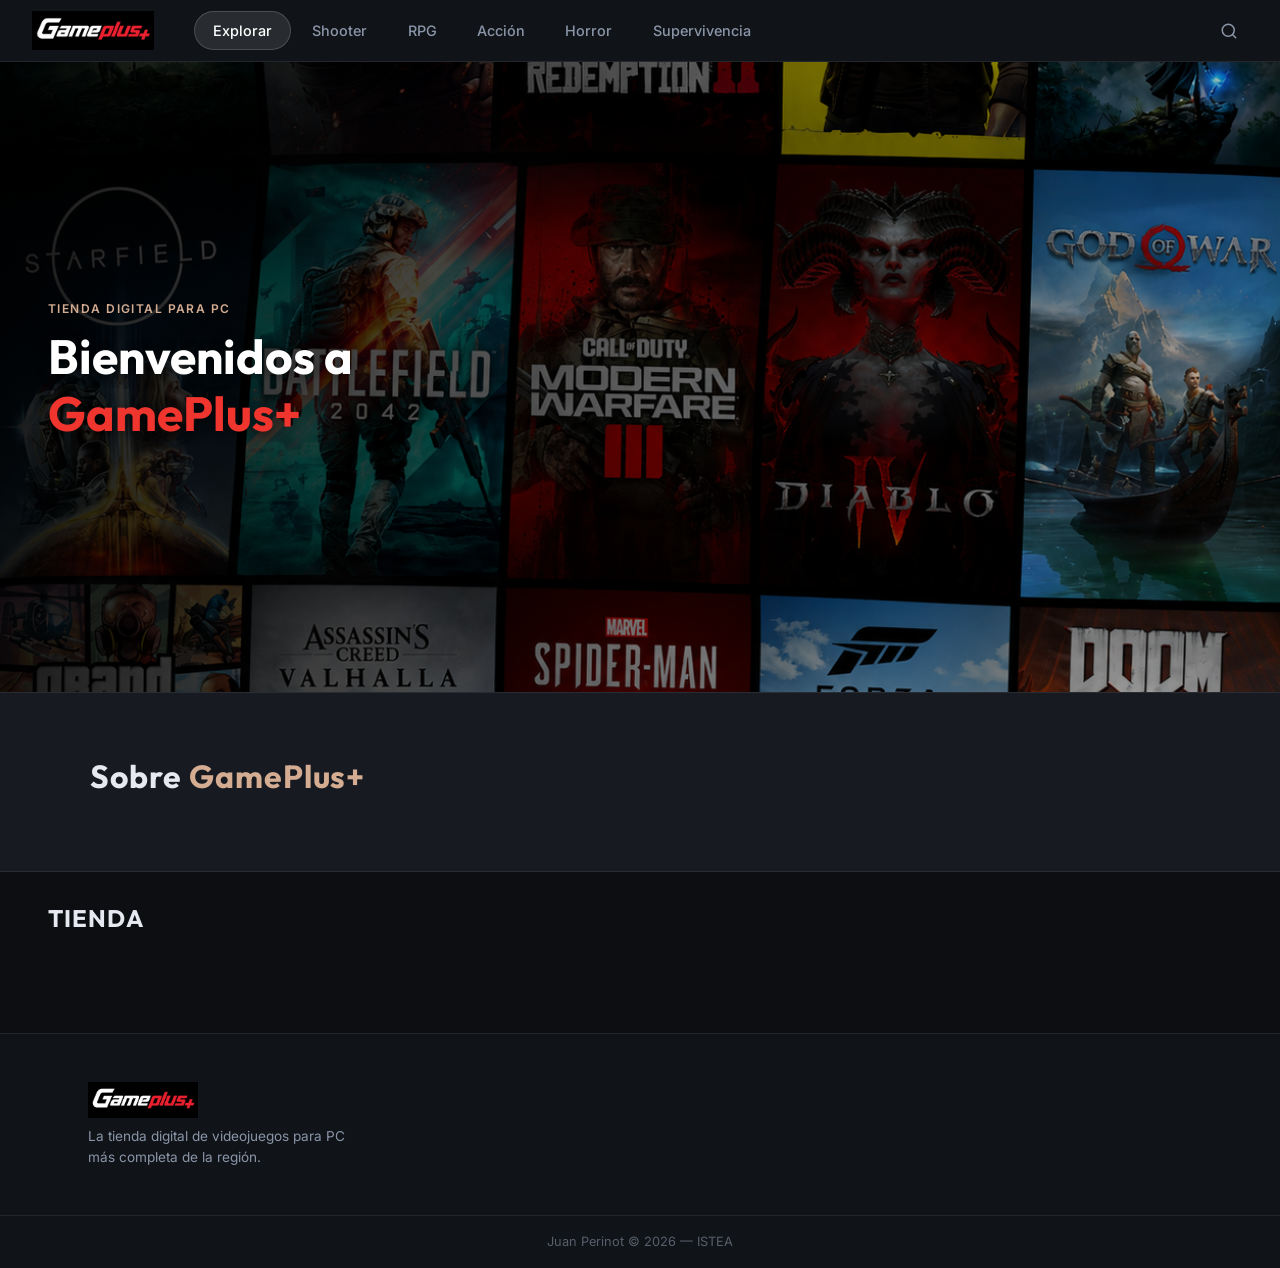
==== commit 2e4aeafb: "Mejora de organización semántica del HTML" ====
--- a/index.html
+++ b/index.html
@@ -6,10 +6,14 @@
   <meta name="description" content="GamePlus+ — Tienda digital de videojuegos para PC. Comprá, descargá y jugá.">
   <meta name="theme-color" content="#0a0c14">
   <title>GamePlus+ | Tienda de Videojuegos PC</title>
+
   <link rel="icon" href="img/logos/logo.jpg" type="image/jpeg">
+
   <link rel="preconnect" href="https://fonts.googleapis.com">
   <link rel="preconnect" href="https://fonts.gstatic.com" crossorigin>
+
   <link href="https://fonts.googleapis.com/css2?family=Inter:wght@300;400;500;600&family=Outfit:wght@400;600;700;900&display=swap" rel="stylesheet">
+
   <link rel="stylesheet" href="css/base.css">
   <link rel="stylesheet" href="css/header.css">
   <link rel="stylesheet" href="css/hero.css">
@@ -18,7 +22,10 @@
   <link rel="stylesheet" href="css/footer.css">
   <link rel="stylesheet" href="css/responsive.css">
 </head>
+
 <body>
+
+  <!-- Inicio de overlays y componentes globales -->
 
   <!-- Mensajes emergentes de confirmación -->
   <div id="toast-container" aria-live="polite" aria-atomic="true"></div>
@@ -27,23 +34,66 @@
   <div id="overlay" class="overlay"></div>
 
   <!-- Modal de detalle de juego -->
-  <div id="modal-juego" class="modal" role="dialog" aria-modal="true" aria-labelledby="modal-titulo" hidden>
+  <div id="modal-juego"
+       class="modal"
+       role="dialog"
+       aria-modal="true"
+       aria-labelledby="modal-titulo"
+       hidden>
+
     <div class="modal-contenido">
-      <button id="modal-cerrar" class="modal-cerrar" aria-label="Cerrar detalle">&#10005;</button>
+
+      <button id="modal-cerrar"
+              class="modal-cerrar"
+              aria-label="Cerrar detalle">
+        &#10005;
+      </button>
+
       <div class="modal-imagen-wrap">
-        <img id="modal-img" src="" alt="" class="modal-img">
-      </div>
+        <img id="modal-img"
+             src=""
+             alt=""
+             class="modal-img">
+      </div>
+
       <div class="modal-info">
-        <span id="modal-genero" class="tarjeta-genero"></span>
-        <h2 id="modal-titulo" class="modal-titulo"></h2>
-        <p id="modal-dev" class="tarjeta-dev"></p>
-        <div id="modal-estrellas" class="estrellas modal-estrellas"></div>
-        <p id="modal-descripcion" class="modal-descripcion"></p>
+
+        <span id="modal-genero"
+              class="tarjeta-genero">
+        </span>
+
+        <h2 id="modal-titulo"
+            class="modal-titulo">
+        </h2>
+
+        <p id="modal-dev"
+           class="tarjeta-dev">
+        </p>
+
+        <div id="modal-estrellas"
+             class="estrellas modal-estrellas">
+        </div>
+
+        <p id="modal-descripcion"
+           class="modal-descripcion">
+        </p>
+
         <div class="modal-footer">
+
           <div id="modal-precio-bloque"></div>
+
           <div class="modal-acciones">
-            <button id="modal-btn-agregar" class="btn-agregar">+ Agregar al carrito</button>
-            <button id="modal-btn-favorito" class="btn-favorito modal-btn-fav">&#9825;</button>
+
+            <button id="modal-btn-agregar"
+                    class="btn-agregar">
+              + Agregar al carrito
+            </button>
+
+            <button id="modal-btn-favorito"
+                    class="btn-favorito modal-btn-fav">
+              &#9825;
+            </button>
+
           </div>
         </div>
       </div>
@@ -51,95 +101,195 @@
   </div>
 
   <!-- Panel de búsqueda estilo PlayStation Store -->
-  <div id="panel-busqueda" class="panel-busqueda" role="search" aria-label="Buscar juegos">
+  <div id="panel-busqueda"
+       class="panel-busqueda"
+       role="search"
+       aria-label="Buscar juegos">
+
     <div class="panel-busqueda-barra">
-      <svg class="panel-busqueda-icono" xmlns="http://www.w3.org/2000/svg" width="22" height="22" viewBox="0 0 24 24" fill="none" stroke="currentColor" stroke-width="2" stroke-linecap="round" stroke-linejoin="round">
+
+      <svg class="panel-busqueda-icono"
+           xmlns="http://www.w3.org/2000/svg"
+           width="22"
+           height="22"
+           viewBox="0 0 24 24"
+           fill="none"
+           stroke="currentColor"
+           stroke-width="2"
+           stroke-linecap="round"
+           stroke-linejoin="round">
+
         <circle cx="11" cy="11" r="8"/>
         <path d="m21 21-4.35-4.35"/>
+
       </svg>
-      <input type="text" id="input-busqueda" placeholder="Buscar juegos, géneros o estudios..." autocomplete="off" spellcheck="false">
-      <button id="btn-cerrar-busqueda" class="btn-cerrar-busqueda" aria-label="Cerrar búsqueda">&#10005;</button>
-    </div>
-    <div id="resultados-busqueda" class="resultados-busqueda"></div>
+
+      <input type="text"
+             id="input-busqueda"
+             placeholder="Buscar juegos, géneros o estudios..."
+             autocomplete="off"
+             spellcheck="false">
+
+      <button id="btn-cerrar-busqueda"
+              class="btn-cerrar-busqueda"
+              aria-label="Cerrar búsqueda">
+        &#10005;
+      </button>
+
+    </div>
+
+    <div id="resultados-busqueda"
+         class="resultados-busqueda">
+    </div>
   </div>
 
+  <!-- Inicio de paneles laterales -->
+
   <!-- Carrito de compras: panel lateral derecho -->
-  <aside id="carrito-sidebar" class="panel-lateral" aria-label="Carrito de compras">
+  <aside id="carrito-sidebar"
+         class="panel-lateral"
+         aria-label="Carrito de compras">
+
     <div class="panel-lateral-header">
+
       <h2>Tu Carrito</h2>
-      <button id="cerrar-carrito" class="btn-cerrar-panel" aria-label="Cerrar carrito">&#10005;</button>
-    </div>
-    <div id="carrito-items" class="panel-lateral-items"></div>
+
+      <button id="cerrar-carrito"
+              class="btn-cerrar-panel"
+              aria-label="Cerrar carrito">
+        &#10005;
+      </button>
+
+    </div>
+
+    <div id="carrito-items"
+         class="panel-lateral-items">
+    </div>
+
     <div class="panel-lateral-footer">
-      <div id="carrito-bundle-info" class="carrito-bundle" hidden></div>
+
+      <div id="carrito-bundle-info"
+           class="carrito-bundle"
+           hidden>
+      </div>
+
       <div class="carrito-total">
         <span>Total</span>
         <span id="carrito-total-precio">$0.00</span>
       </div>
-      <button class="btn-comprar" id="btn-comprar">Finalizar compra</button>
+
+      <button class="btn-comprar"
+              id="btn-comprar">
+        Finalizar compra
+      </button>
+
     </div>
   </aside>
 
   <!-- Historial de compras: panel lateral derecho -->
-  <aside id="historial-sidebar" class="panel-lateral" aria-label="Mis juegos">
+  <aside id="historial-sidebar"
+         class="panel-lateral"
+         aria-label="Mis juegos">
+
     <div class="panel-lateral-header">
+
       <h2>Mis Juegos</h2>
-      <button id="cerrar-historial" class="btn-cerrar-panel" aria-label="Cerrar historial">&#10005;</button>
-    </div>
-    <div id="historial-items" class="panel-lateral-items"></div>
+
+      <button id="cerrar-historial"
+              class="btn-cerrar-panel"
+              aria-label="Cerrar historial">
+        &#10005;
+      </button>
+
+    </div>
+
+    <div id="historial-items"
+         class="panel-lateral-items">
+    </div>
   </aside>
 
   <!-- Favoritos: panel lateral izquierdo -->
-  <aside id="favoritos-sidebar" class="panel-lateral panel-lateral--izq" aria-label="Mis favoritos">
+  <aside id="favoritos-sidebar"
+         class="panel-lateral panel-lateral--izq"
+         aria-label="Mis favoritos">
+
     <div class="panel-lateral-header">
+
       <h2>Mis Favoritos</h2>
-      <button id="cerrar-favoritos" class="btn-cerrar-panel" aria-label="Cerrar favoritos">&#10005;</button>
-    </div>
-    <div id="favoritos-items" class="panel-lateral-items"></div>
-    <div id="favoritos-footer" class="panel-lateral-footer" hidden>
-      <button id="btn-agregar-todos" class="btn-agregar-todos">Agregar todo al carrito</button>
+
+      <button id="cerrar-favoritos"
+              class="btn-cerrar-panel"
+              aria-label="Cerrar favoritos">
+        &#10005;
+      </button>
+
+    </div>
+
+    <div id="favoritos-items"
+         class="panel-lateral-items">
+    </div>
+
+    <div id="favoritos-footer"
+         class="panel-lateral-footer"
+         hidden>
+
+      <button id="btn-agregar-todos"
+              class="btn-agregar-todos">
+        Agregar todo al carrito
+      </button>
+
     </div>
   </aside>
+
+  <!-- Inicio del header principal -->
 
   <!-- Header con logo, nav y menú -->
   <header>
 
-    <!-- Barra principal: logo (izq) · géneros (centro desktop / 2ª fila mobile) · acciones (der) -->
+    <!-- Barra principal -->
     <div class="barra-principal">
 
       <!-- Logo -->
-      <a href="/" class="header-logo-wrap" aria-label="GamePlus+ — Inicio">
-        <img src="img/logos/logo.jpg" alt="GamePlus+" class="header-logo">
+      <a href="/"
+         class="header-logo-wrap"
+         aria-label="GamePlus+ — Inicio">
+
+        <img src="img/logos/logo.jpg"
+             alt="GamePlus+"
+             class="header-logo">
+
       </a>
 
-      <!-- Acciones: buscar · favoritos · carrito · login (desktop) · hamburguesa (mobile) -->
+      <!-- Acciones del header -->
       <div class="header-acciones">
-        <button class="btn-icono" id="btn-buscar" aria-label="Buscar" aria-expanded="false">
-          <svg xmlns="http://www.w3.org/2000/svg" width="18" height="18" viewBox="0 0 24 24" fill="none" stroke="currentColor" stroke-width="2" stroke-linecap="round" stroke-linejoin="round">
+
+        <button class="btn-icono"
+                id="btn-buscar"
+                aria-label="Buscar"
+                aria-expanded="false">
+
+          <svg xmlns="http://www.w3.org/2000/svg"
+               width="18"
+               height="18"
+               viewBox="0 0 24 24"
+               fill="none"
+               stroke="currentColor"
+               stroke-width="2"
+               stroke-linecap="round"
+               stroke-linejoin="round">
+
             <circle cx="11" cy="11" r="8"/>
             <path d="m21 21-4.35-4.35"/>
+
           </svg>
         </button>
-        <button class="btn-icono" id="btn-abrir-favoritos" aria-label="Ver favoritos">
-          <svg xmlns="http://www.w3.org/2000/svg" width="18" height="18" viewBox="0 0 24 24" fill="none" stroke="currentColor" stroke-width="2" stroke-linecap="round" stroke-linejoin="round">
-            <path d="M20.84 4.61a5.5 5.5 0 0 0-7.78 0L12 5.67l-1.06-1.06a5.5 5.5 0 0 0-7.78 7.78l1.06 1.06L12 21.23l7.78-7.78 1.06-1.06a5.5 5.5 0 0 0 0-7.78z"/>
-          </svg>
-          <span class="btn-badge" id="favoritos-contador" aria-label="Favoritos guardados">0</span>
-        </button>
-        <button class="btn-icono" id="btn-abrir-carrito" aria-label="Abrir carrito">
-          <svg xmlns="http://www.w3.org/2000/svg" width="18" height="18" viewBox="0 0 24 24" fill="none" stroke="currentColor" stroke-width="2" stroke-linecap="round" stroke-linejoin="round">
-            <circle cx="9" cy="21" r="1"/>
-            <circle cx="20" cy="21" r="1"/>
-            <path d="M1 1h4l2.68 13.39a2 2 0 0 0 2 1.61h9.72a2 2 0 0 0 2-1.61L23 6H6"/>
-          </svg>
-          <span class="btn-badge" id="carrito-contador" aria-label="Ítems en el carrito">0</span>
-        </button>
-        <button class="btn-login">Iniciar sesión</button>
-        <button class="btn-hamburger" id="btn-hamburger" aria-label="Abrir menú" aria-expanded="false">&#9776;</button>
-      </div>
-
-      <!-- Categorías de género: segunda fila en mobile, centro integrado en desktop -->
-      <nav class="nav-inferior" aria-label="Filtrar por género">
+
+      </div>
+
+      <!-- Navegación por géneros -->
+      <nav class="nav-inferior"
+           aria-label="Filtrar por género">
+
         <ul>
           <li class="filtro-activo" data-filtro="todos">Explorar</li>
           <li data-filtro="shooter">Shooter</li>
@@ -148,175 +298,107 @@
           <li data-filtro="horror">Horror</li>
           <li data-filtro="supervivencia">Supervivencia</li>
         </ul>
+
       </nav>
-
-    </div>
-
-    <!-- Menú móvil: se despliega al abrir hamburguesa -->
-    <nav class="menu-mobile" id="menu-mobile" aria-label="Menú móvil">
-      <ul>
-        <li><a href="javascript:void(0)" class="link-mis-juegos">Mis juegos</a></li>
-        <li><a href="javascript:void(0)">Accesorios</a></li>
-        <li><a href="javascript:void(0)">Noticias</a></li>
-        <li><a href="#tienda">Tienda</a></li>
-        <li><a href="#footer">Asistencia</a></li>
-        <li class="menu-login-item">
-          <button class="btn-login-mobile">Iniciar sesión</button>
-        </li>
-      </ul>
-    </nav>
-
+    </div>
   </header>
 
+  <!-- Inicio del contenido principal -->
   <main>
 
+    <!-- Inicio sección hero carousel -->
+
     <!-- Hero carousel responsive -->
-    <section id="hero-carousel" aria-label="Destacados">
-
-      <div class="carousel-track" id="carousel-track">
-
-        <!-- Slide 1: Bienvenida -->
-        <div class="carousel-slide" style="background-image: url('img/heroes/portada.jpg')">
+    <section id="hero-carousel"
+             aria-label="Destacados">
+
+      <div class="carousel-track"
+           id="carousel-track">
+
+        <!-- Slide 1 -->
+        <div class="carousel-slide"
+             style="background-image: url('img/heroes/portada.jpg')">
+
           <div class="slide-overlay">
+
             <div class="slide-contenido">
-              <p class="slide-eyebrow">Tienda digital para PC</p>
-              <h1>Bienvenidos a<br><span class="slide-marca">GamePlus+</span></h1>
-              <p class="slide-sub">Comprá, descargá y jugá sin vueltas.<br>Los mejores títulos al mejor precio.</p>
-              <a href="#tienda" class="btn-slide">Ver tienda</a>
+
+              <p class="slide-eyebrow">
+                Tienda digital para PC
+              </p>
+
+              <h1>
+                Bienvenidos a<br>
+                <span class="slide-marca">GamePlus+</span>
+              </h1>
+
             </div>
           </div>
         </div>
-
-        <!-- Slide 2: Elden Ring -->
-        <div class="carousel-slide" style="background-image: url('img/heroes/eldenring_hero.jpg')">
-          <div class="slide-overlay">
-            <div class="slide-contenido">
-              <p class="slide-eyebrow">Juego del año · RPG</p>
-              <h1>Elden Ring</h1>
-              <p class="slide-sub">FromSoftware, 2022. El RPG de mundo abierto que redefinió el género.</p>
-              <a href="#tienda" class="btn-slide btn-slide--dorado">Ver oferta — $49.99</a>
-            </div>
-          </div>
-        </div>
-
-        <!-- Slide 3: Cyberpunk 2077 -->
-        <div class="carousel-slide" style="background-image: url('img/heroes/cyberpunk2077_hero.jpg')">
-          <div class="slide-overlay">
-            <div class="slide-contenido">
-              <p class="slide-eyebrow">Oferta especial · Hasta 40% off</p>
-              <h1>Cyberpunk<br>2077</h1>
-              <p class="slide-sub">CD Projekt RED, 2020. Explorá Night City en este RPG distópico.</p>
-              <a href="#tienda" class="btn-slide">Ver oferta — $29.99</a>
-            </div>
-          </div>
-        </div>
-
-        <!-- Slide 4: Baldur's Gate 3 -->
-        <div class="carousel-slide" style="background-image: url('img/heroes/baldursgate3_hero.jpg')">
-          <div class="slide-overlay">
-            <div class="slide-contenido">
-              <p class="slide-eyebrow">Novedad · RPG por turnos</p>
-              <h1>Baldur's Gate 3</h1>
-              <p class="slide-sub">Larian Studios, 2023. La experiencia RPG más premiada de los últimos años.</p>
-              <a href="#tienda" class="btn-slide">Ver oferta — $59.99</a>
-            </div>
-          </div>
-        </div>
-
-      </div>
-
-      <button class="carousel-flecha carousel-flecha--prev" id="carousel-prev" aria-label="Slide anterior">&#8249;</button>
-      <button class="carousel-flecha carousel-flecha--next" id="carousel-next" aria-label="Siguiente slide">&#8250;</button>
-
-      <div class="carousel-dots" id="carousel-dots" role="tablist" aria-label="Navegar slides">
-        <button class="dot dot--activo" data-slide="0" role="tab" aria-label="Slide 1"></button>
-        <button class="dot" data-slide="1" role="tab" aria-label="Slide 2"></button>
-        <button class="dot" data-slide="2" role="tab" aria-label="Slide 3"></button>
-        <button class="dot" data-slide="3" role="tab" aria-label="Slide 4"></button>
-      </div>
-
+      </div>
     </section>
 
     <!-- Sección Quiénes Somos -->
     <section id="quienes-somos">
       <div class="qs-contenido">
-        <h2 class="qs-titulo">Sobre <span>GamePlus+</span></h2>
-        <p class="qs-intro">
-          GamePlus+ nació con una misión clara: ofrecer una experiencia de compra de videojuegos
-          simple, segura y accesible. Somos una tienda digital especializada en PC, donde encontrás
-          los títulos que buscás al mejor precio del mercado. Sin intermediarios, sin demoras:
-          comprás hoy y jugás hoy.
-        </p>
-        <div class="qs-cards">
-          <div class="qs-card">
-            <span class="qs-icono">🎮</span>
-            <h3>Catálogo en constante expansión</h3>
-            <p>Incorporamos lanzamientos, clásicos y títulos independientes de forma continua. Desde los grandes éxitos del momento hasta joyas que esperaban en tu lista de deseos.</p>
-          </div>
-          <div class="qs-card">
-            <span class="qs-icono">⚡</span>
-            <h3>Entrega inmediata y digital</h3>
-            <p>Una vez completada la compra, tu juego queda disponible al instante. Sin tiempos de espera, sin complicaciones. Directo a tu PC.</p>
-          </div>
-          <div class="qs-card">
-            <span class="qs-icono">💸</span>
-            <h3>Precios competitivos</h3>
-            <p>Contamos con ofertas permanentes, descuentos por bundle y una política de precios transparente. Nuestro compromiso es que siempre obtengas el mejor valor por tu inversión.</p>
-          </div>
-        </div>
+
+        <h2 class="qs-titulo">
+          Sobre <span>GamePlus+</span>
+        </h2>
+
       </div>
     </section>
+
+    <!-- Inicio sección catálogo -->
 
     <!-- Catálogo de juegos -->
     <section id="tienda">
+
       <div class="tienda-header">
+
         <h2>TIENDA</h2>
-        <p id="conteo-juegos" class="conteo-juegos"></p>
-        <select id="select-orden" class="select-orden" aria-label="Ordenar juegos">
-          <option value="default">Destacados</option>
-          <option value="precio-asc">Precio: menor a mayor</option>
-          <option value="precio-desc">Precio: mayor a menor</option>
-          <option value="nombre-asc">Nombre: A–Z</option>
-          <option value="anio-desc">Más recientes</option>
-        </select>
-      </div>
-      <div class="grilla-juegos" id="grilla-juegos" role="list" aria-label="Catálogo de juegos"></div>
-      <p id="sin-resultados" class="sin-resultados" hidden>No se encontraron resultados.</p>
+
+        <p id="conteo-juegos"
+           class="conteo-juegos">
+        </p>
+
+      </div>
+
+      <div class="grilla-juegos"
+           id="grilla-juegos"
+           role="list"
+           aria-label="Catálogo de juegos">
+      </div>
+
     </section>
 
   </main>
 
-  <!-- Footer del sitio -->
+  <!-- Footer principal del sitio -->
   <footer id="footer">
+
     <div class="footer-contenido">
+
       <div class="footer-marca">
-        <img src="img/logos/logo.jpg" alt="GamePlus+" class="footer-logo-img">
-        <p>La tienda digital de videojuegos para PC más completa de la región.</p>
-      </div>
-      <div class="footer-links">
-        <h3>Explorar</h3>
-        <ul>
-          <li><a href="javascript:void(0)" class="link-mis-juegos">Mis juegos</a></li>
-          <li><a href="#tienda">Tienda</a></li>
-          <li><a href="javascript:void(0)">Noticias</a></li>
-          <li><a href="#footer">Asistencia</a></li>
-        </ul>
-      </div>
-      <div class="footer-links">
-        <h3>Legal</h3>
-        <ul>
-          <li><a href="javascript:void(0)">Términos de uso</a></li>
-          <li><a href="javascript:void(0)">Privacidad</a></li>
-          <li><a href="javascript:void(0)">Reembolsos</a></li>
-        </ul>
-      </div>
-    </div>
+
+        <img src="img/logos/logo.jpg"
+             alt="GamePlus+"
+             class="footer-logo-img">
+
+        <p>
+          La tienda digital de videojuegos para PC más completa de la región.
+        </p>
+
+      </div>
+    </div>
+
     <div class="footer-bottom">
       <p>Juan Perinot &copy; 2026 &mdash; ISTEA</p>
     </div>
+
   </footer>
 
   <script type="module" src="js/main.js"></script>
 
 </body>
-</html>
+</html>
--- a/css/header.css
+++ b/css/header.css
@@ -73,6 +73,11 @@
   object-fit: contain;
   object-position: left center;
   display: block;
+  transition: transform 0.3s ease;
+}
+
+.header-logo:hover {
+  transform: scale(1.01);
 }
 
 /* -----------------------------------------------
--- a/css/responsive.css
+++ b/css/responsive.css
@@ -6,6 +6,12 @@
 
 /* --- Mobile < 599px --- */
 @media (max-width: 599px) {
+
+  /* Hero */
+  .hero-content {
+    padding: 1rem;
+  }
+
   /* Tarjetas más compactas */
   .tarjeta-cuerpo    { padding: 0.5rem 0.6rem; }
   .tarjeta-cuerpo h3 { font-size: 0.8rem; }
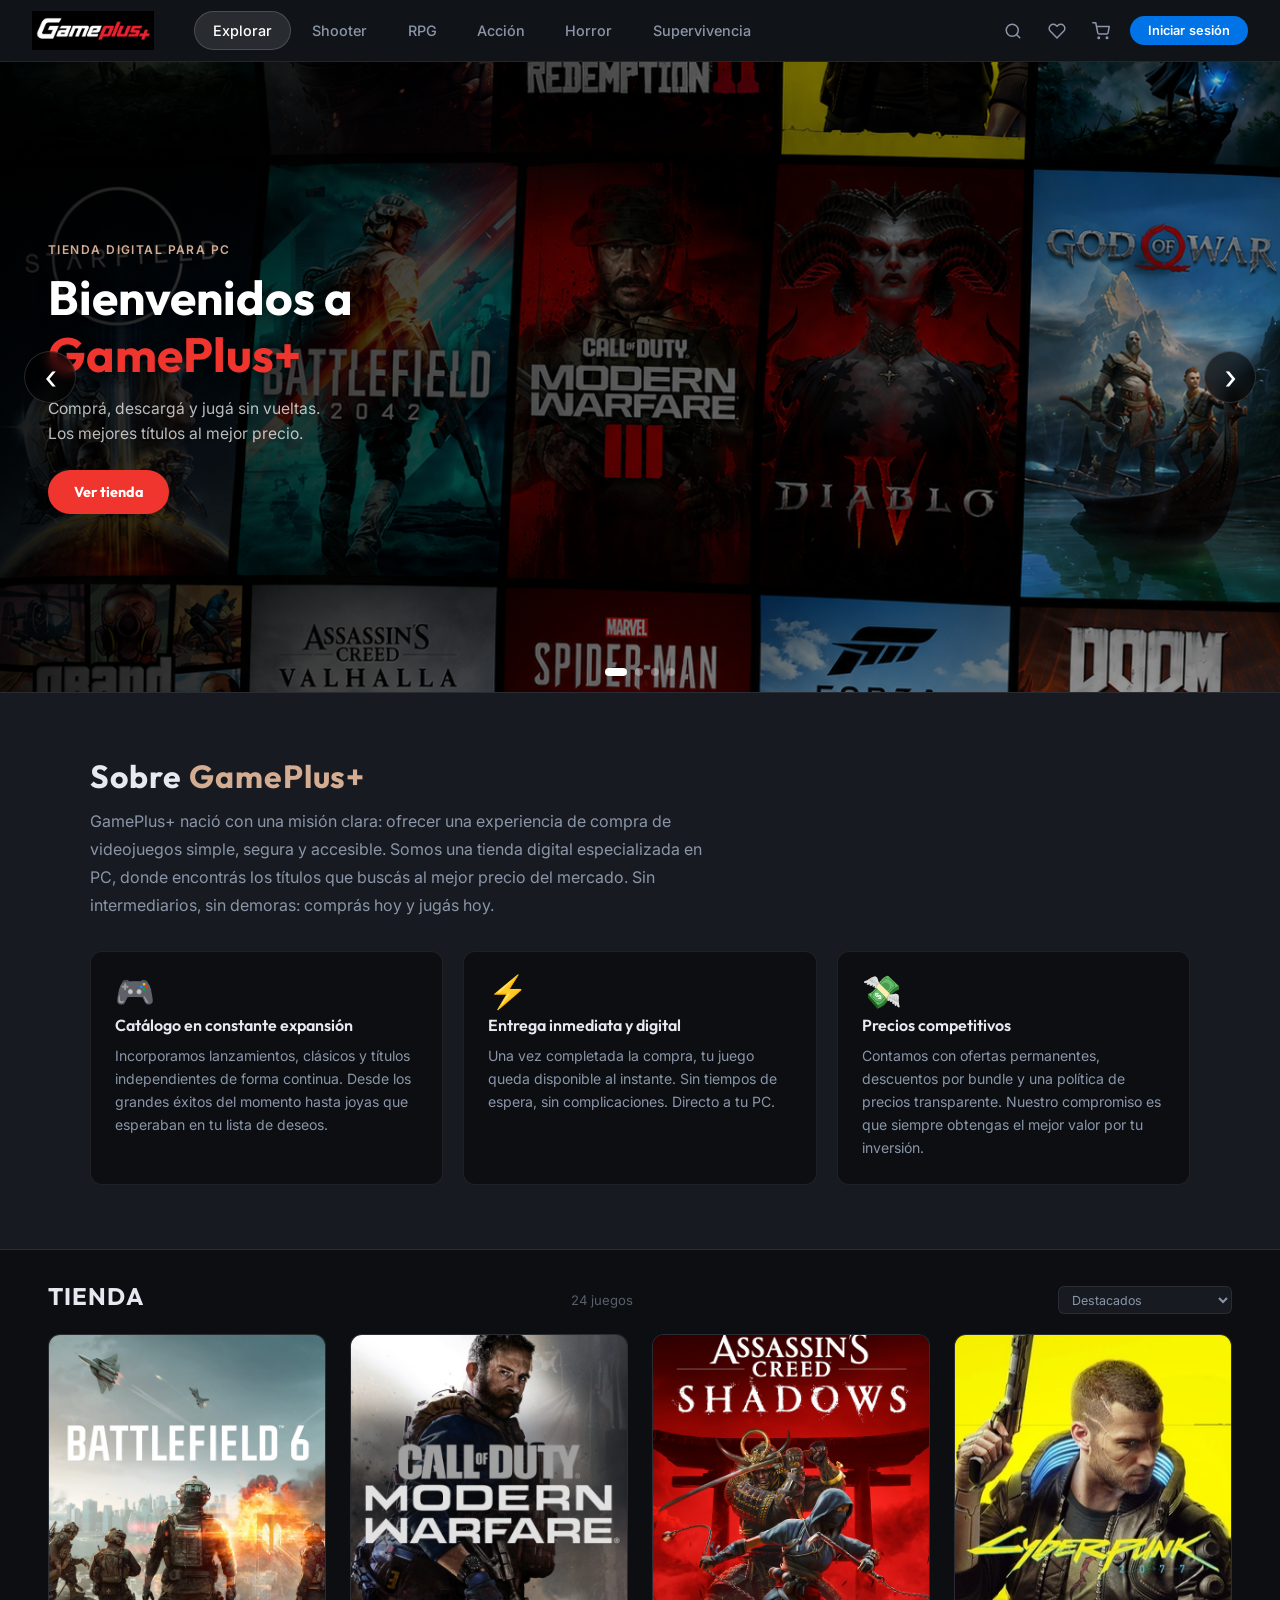
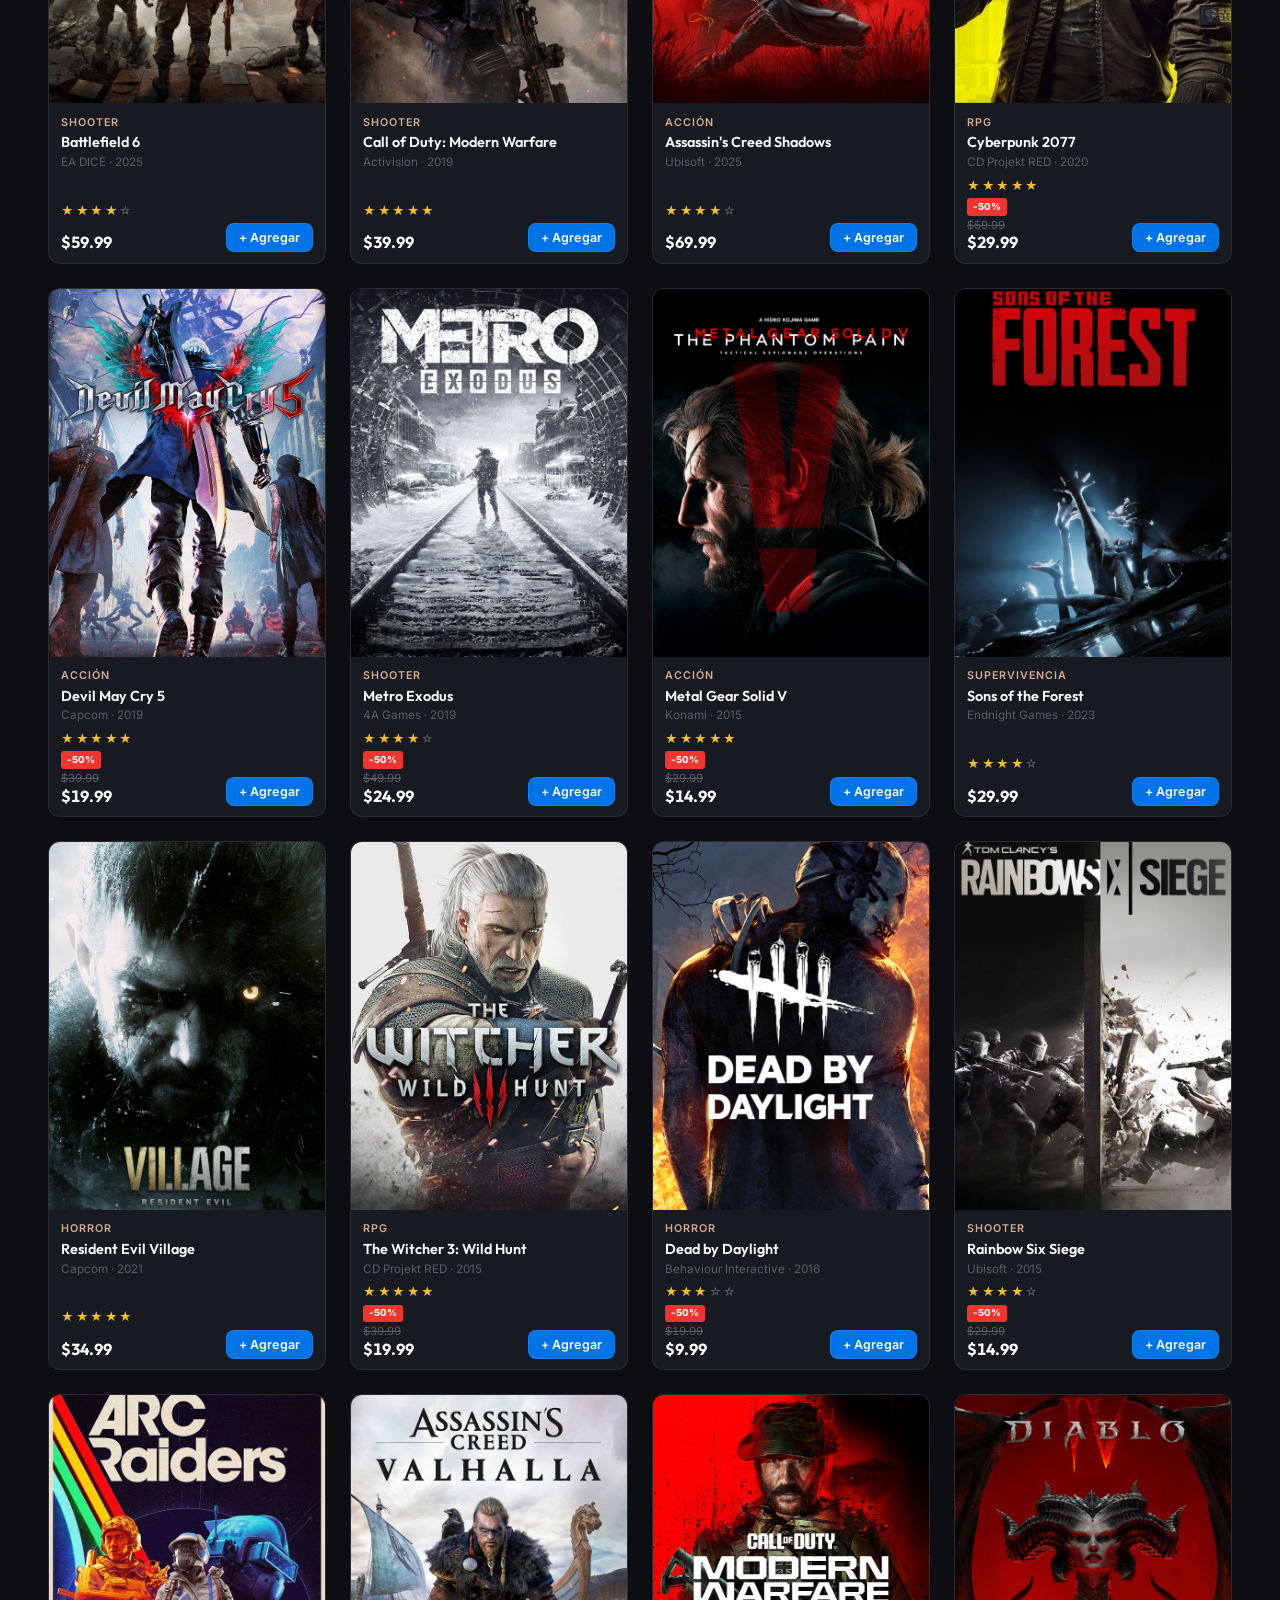
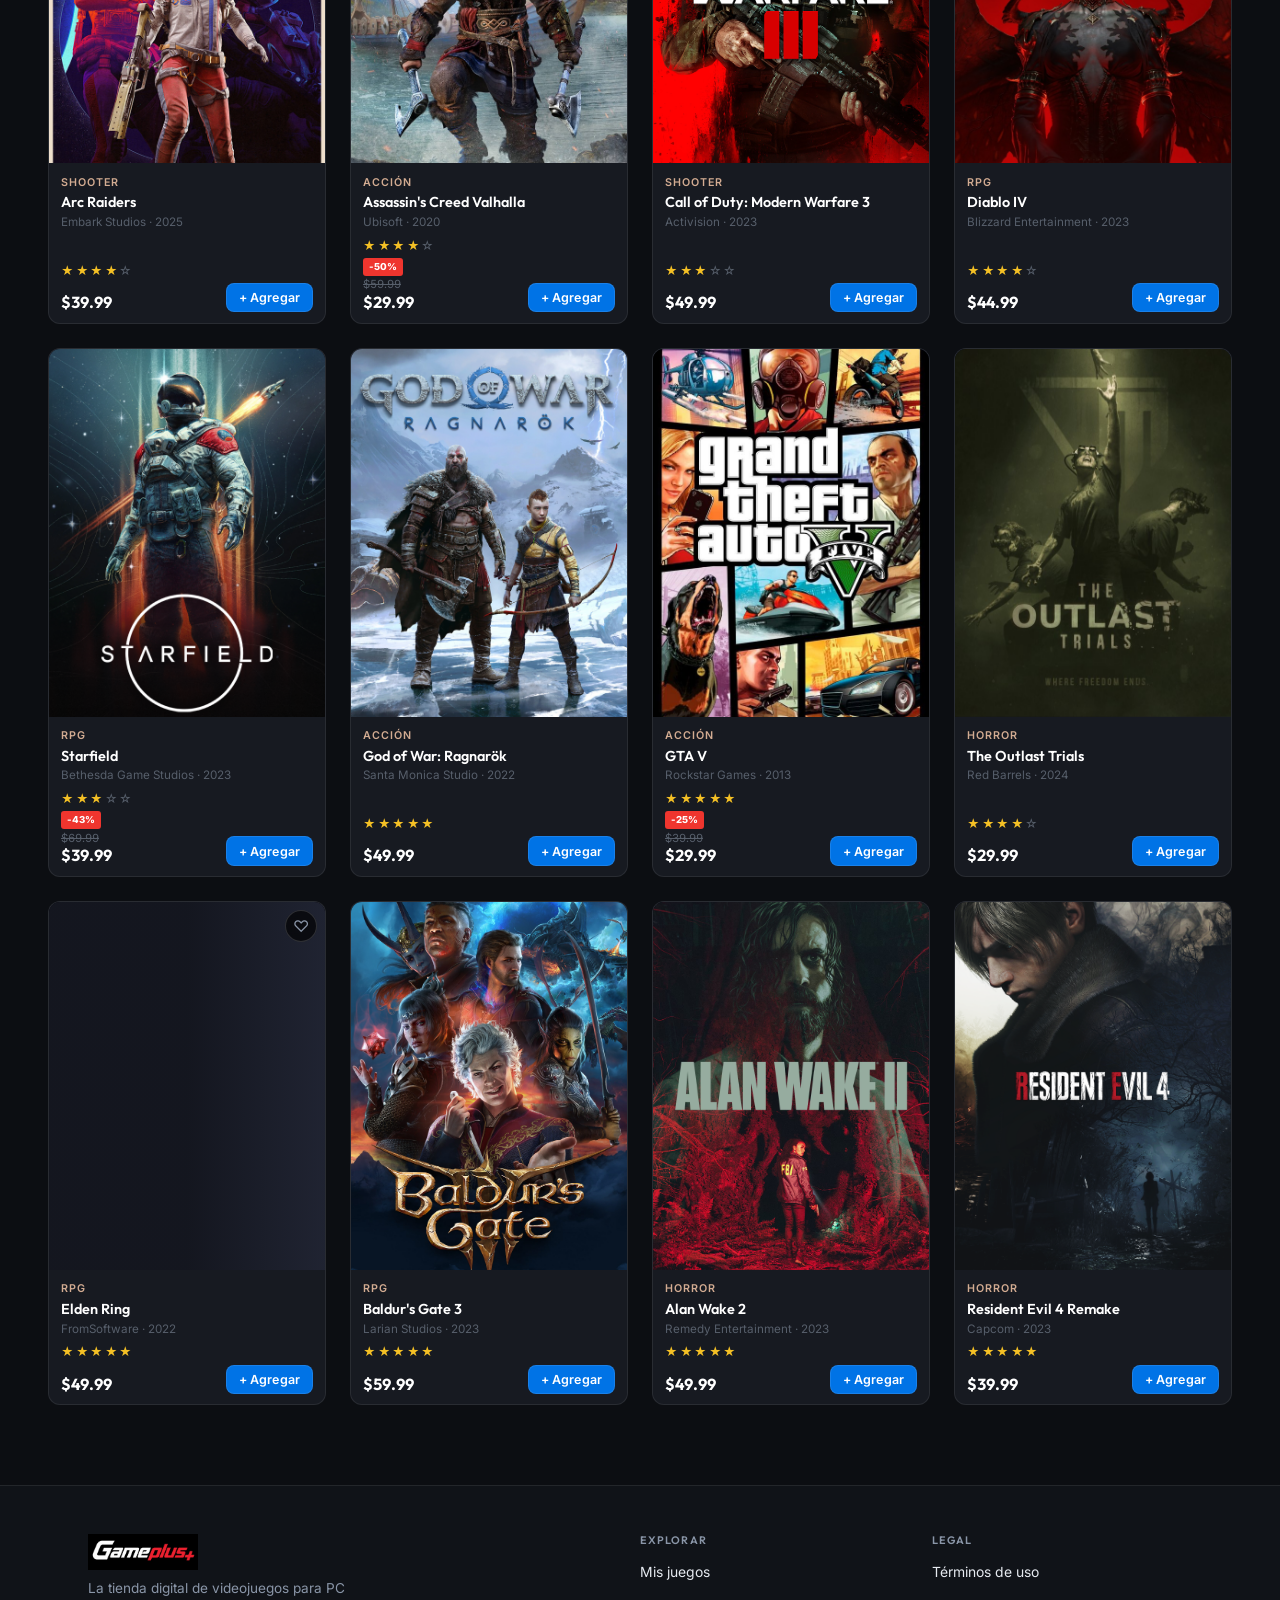
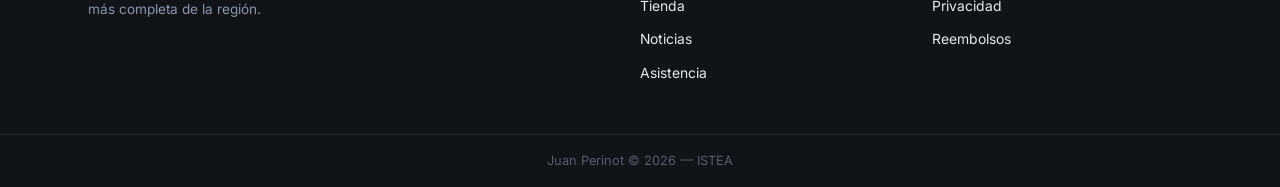
==== commit d69e65f8: "Mejora de organización semántica del HTML" ====
--- a/index.html
+++ b/index.html
@@ -6,14 +6,10 @@
   <meta name="description" content="GamePlus+ — Tienda digital de videojuegos para PC. Comprá, descargá y jugá.">
   <meta name="theme-color" content="#0a0c14">
   <title>GamePlus+ | Tienda de Videojuegos PC</title>
-
   <link rel="icon" href="img/logos/logo.jpg" type="image/jpeg">
-
   <link rel="preconnect" href="https://fonts.googleapis.com">
   <link rel="preconnect" href="https://fonts.gstatic.com" crossorigin>
-
   <link href="https://fonts.googleapis.com/css2?family=Inter:wght@300;400;500;600&family=Outfit:wght@400;600;700;900&display=swap" rel="stylesheet">
-
   <link rel="stylesheet" href="css/base.css">
   <link rel="stylesheet" href="css/header.css">
   <link rel="stylesheet" href="css/hero.css">
@@ -22,10 +18,7 @@
   <link rel="stylesheet" href="css/footer.css">
   <link rel="stylesheet" href="css/responsive.css">
 </head>
-
 <body>
-
-  <!-- Inicio de overlays y componentes globales -->
 
   <!-- Mensajes emergentes de confirmación -->
   <div id="toast-container" aria-live="polite" aria-atomic="true"></div>
@@ -34,262 +27,121 @@
   <div id="overlay" class="overlay"></div>
 
   <!-- Modal de detalle de juego -->
-  <div id="modal-juego"
-       class="modal"
-       role="dialog"
-       aria-modal="true"
-       aria-labelledby="modal-titulo"
-       hidden>
-
+  <div id="modal-juego" class="modal" role="dialog" aria-modal="true" aria-labelledby="modal-titulo" hidden>
     <div class="modal-contenido">
-
-      <button id="modal-cerrar"
-              class="modal-cerrar"
-              aria-label="Cerrar detalle">
-        &#10005;
-      </button>
-
+      <button id="modal-cerrar" class="modal-cerrar" aria-label="Cerrar detalle">&#10005;</button>
       <div class="modal-imagen-wrap">
-        <img id="modal-img"
-             src=""
-             alt=""
-             class="modal-img">
-      </div>
-
+        <img id="modal-img" src="" alt="" class="modal-img">
+      </div>
       <div class="modal-info">
-
-        <span id="modal-genero"
-              class="tarjeta-genero">
-        </span>
-
-        <h2 id="modal-titulo"
-            class="modal-titulo">
-        </h2>
-
-        <p id="modal-dev"
-           class="tarjeta-dev">
-        </p>
-
-        <div id="modal-estrellas"
-             class="estrellas modal-estrellas">
-        </div>
-
-        <p id="modal-descripcion"
-           class="modal-descripcion">
-        </p>
-
+        <span id="modal-genero" class="tarjeta-genero"></span>
+        <h2 id="modal-titulo" class="modal-titulo"></h2>
+        <p id="modal-dev" class="tarjeta-dev"></p>
+        <div id="modal-estrellas" class="estrellas modal-estrellas"></div>
+        <p id="modal-descripcion" class="modal-descripcion"></p>
         <div class="modal-footer">
-
           <div id="modal-precio-bloque"></div>
-
           <div class="modal-acciones">
-
-            <button id="modal-btn-agregar"
-                    class="btn-agregar">
-              + Agregar al carrito
-            </button>
-
-            <button id="modal-btn-favorito"
-                    class="btn-favorito modal-btn-fav">
-              &#9825;
-            </button>
-
+            <button id="modal-btn-agregar" class="btn-agregar">+ Agregar al carrito</button>
+            <button id="modal-btn-favorito" class="btn-favorito modal-btn-fav">&#9825;</button>
           </div>
         </div>
       </div>
     </div>
   </div>
 
-  <!-- Panel de búsqueda estilo PlayStation Store -->
-  <div id="panel-busqueda"
-       class="panel-busqueda"
-       role="search"
-       aria-label="Buscar juegos">
-
+  <!-- Panel de búsqueda -->
+  <div id="panel-busqueda" class="panel-busqueda" role="search" aria-label="Buscar juegos">
     <div class="panel-busqueda-barra">
-
-      <svg class="panel-busqueda-icono"
-           xmlns="http://www.w3.org/2000/svg"
-           width="22"
-           height="22"
-           viewBox="0 0 24 24"
-           fill="none"
-           stroke="currentColor"
-           stroke-width="2"
-           stroke-linecap="round"
-           stroke-linejoin="round">
-
+      <svg class="panel-busqueda-icono" xmlns="http://www.w3.org/2000/svg" width="22" height="22" viewBox="0 0 24 24" fill="none" stroke="currentColor" stroke-width="2" stroke-linecap="round" stroke-linejoin="round">
         <circle cx="11" cy="11" r="8"/>
         <path d="m21 21-4.35-4.35"/>
-
       </svg>
-
-      <input type="text"
-             id="input-busqueda"
-             placeholder="Buscar juegos, géneros o estudios..."
-             autocomplete="off"
-             spellcheck="false">
-
-      <button id="btn-cerrar-busqueda"
-              class="btn-cerrar-busqueda"
-              aria-label="Cerrar búsqueda">
-        &#10005;
-      </button>
-
-    </div>
-
-    <div id="resultados-busqueda"
-         class="resultados-busqueda">
-    </div>
+      <input type="text" id="input-busqueda" placeholder="Buscar juegos, géneros o estudios..." autocomplete="off" spellcheck="false">
+      <button id="btn-cerrar-busqueda" class="btn-cerrar-busqueda" aria-label="Cerrar búsqueda">&#10005;</button>
+    </div>
+    <div id="resultados-busqueda" class="resultados-busqueda"></div>
   </div>
 
   <!-- Inicio de paneles laterales -->
 
   <!-- Carrito de compras: panel lateral derecho -->
-  <aside id="carrito-sidebar"
-         class="panel-lateral"
-         aria-label="Carrito de compras">
-
+  <aside id="carrito-sidebar" class="panel-lateral" aria-label="Carrito de compras">
     <div class="panel-lateral-header">
-
       <h2>Tu Carrito</h2>
-
-      <button id="cerrar-carrito"
-              class="btn-cerrar-panel"
-              aria-label="Cerrar carrito">
-        &#10005;
-      </button>
-
-    </div>
-
-    <div id="carrito-items"
-         class="panel-lateral-items">
-    </div>
-
+      <button id="cerrar-carrito" class="btn-cerrar-panel" aria-label="Cerrar carrito">&#10005;</button>
+    </div>
+    <div id="carrito-items" class="panel-lateral-items"></div>
     <div class="panel-lateral-footer">
-
-      <div id="carrito-bundle-info"
-           class="carrito-bundle"
-           hidden>
-      </div>
-
+      <div id="carrito-bundle-info" class="carrito-bundle" hidden></div>
       <div class="carrito-total">
         <span>Total</span>
         <span id="carrito-total-precio">$0.00</span>
       </div>
-
-      <button class="btn-comprar"
-              id="btn-comprar">
-        Finalizar compra
-      </button>
-
+      <button class="btn-comprar" id="btn-comprar">Finalizar compra</button>
     </div>
   </aside>
 
   <!-- Historial de compras: panel lateral derecho -->
-  <aside id="historial-sidebar"
-         class="panel-lateral"
-         aria-label="Mis juegos">
-
+  <aside id="historial-sidebar" class="panel-lateral" aria-label="Mis juegos">
     <div class="panel-lateral-header">
-
       <h2>Mis Juegos</h2>
-
-      <button id="cerrar-historial"
-              class="btn-cerrar-panel"
-              aria-label="Cerrar historial">
-        &#10005;
-      </button>
-
-    </div>
-
-    <div id="historial-items"
-         class="panel-lateral-items">
-    </div>
+      <button id="cerrar-historial" class="btn-cerrar-panel" aria-label="Cerrar historial">&#10005;</button>
+    </div>
+    <div id="historial-items" class="panel-lateral-items"></div>
   </aside>
 
   <!-- Favoritos: panel lateral izquierdo -->
-  <aside id="favoritos-sidebar"
-         class="panel-lateral panel-lateral--izq"
-         aria-label="Mis favoritos">
-
+  <aside id="favoritos-sidebar" class="panel-lateral panel-lateral--izq" aria-label="Mis favoritos">
     <div class="panel-lateral-header">
-
       <h2>Mis Favoritos</h2>
-
-      <button id="cerrar-favoritos"
-              class="btn-cerrar-panel"
-              aria-label="Cerrar favoritos">
-        &#10005;
-      </button>
-
-    </div>
-
-    <div id="favoritos-items"
-         class="panel-lateral-items">
-    </div>
-
-    <div id="favoritos-footer"
-         class="panel-lateral-footer"
-         hidden>
-
-      <button id="btn-agregar-todos"
-              class="btn-agregar-todos">
-        Agregar todo al carrito
-      </button>
-
+      <button id="cerrar-favoritos" class="btn-cerrar-panel" aria-label="Cerrar favoritos">&#10005;</button>
+    </div>
+    <div id="favoritos-items" class="panel-lateral-items"></div>
+    <div id="favoritos-footer" class="panel-lateral-footer" hidden>
+      <button id="btn-agregar-todos" class="btn-agregar-todos">Agregar todo al carrito</button>
     </div>
   </aside>
-
-  <!-- Inicio del header principal -->
 
   <!-- Header con logo, nav y menú -->
   <header>
 
-    <!-- Barra principal -->
+    <!-- Barra principal: logo (izq) · géneros (centro desktop / 2ª fila mobile) · acciones (der) -->
     <div class="barra-principal">
 
       <!-- Logo -->
-      <a href="/"
-         class="header-logo-wrap"
-         aria-label="GamePlus+ — Inicio">
-
-        <img src="img/logos/logo.jpg"
-             alt="GamePlus+"
-             class="header-logo">
-
+      <a href="/" class="header-logo-wrap" aria-label="GamePlus+ — Inicio">
+        <img src="img/logos/logo.jpg" alt="GamePlus+" class="header-logo">
       </a>
 
-      <!-- Acciones del header -->
+      <!-- Acciones: buscar · favoritos · carrito · login (desktop) · hamburguesa (mobile) -->
       <div class="header-acciones">
-
-        <button class="btn-icono"
-                id="btn-buscar"
-                aria-label="Buscar"
-                aria-expanded="false">
-
-          <svg xmlns="http://www.w3.org/2000/svg"
-               width="18"
-               height="18"
-               viewBox="0 0 24 24"
-               fill="none"
-               stroke="currentColor"
-               stroke-width="2"
-               stroke-linecap="round"
-               stroke-linejoin="round">
-
+        <button class="btn-icono" id="btn-buscar" aria-label="Buscar" aria-expanded="false">
+          <svg xmlns="http://www.w3.org/2000/svg" width="18" height="18" viewBox="0 0 24 24" fill="none" stroke="currentColor" stroke-width="2" stroke-linecap="round" stroke-linejoin="round">
             <circle cx="11" cy="11" r="8"/>
             <path d="m21 21-4.35-4.35"/>
-
           </svg>
         </button>
-
-      </div>
-
-      <!-- Navegación por géneros -->
-      <nav class="nav-inferior"
-           aria-label="Filtrar por género">
-
+        <button class="btn-icono" id="btn-abrir-favoritos" aria-label="Ver favoritos">
+          <svg xmlns="http://www.w3.org/2000/svg" width="18" height="18" viewBox="0 0 24 24" fill="none" stroke="currentColor" stroke-width="2" stroke-linecap="round" stroke-linejoin="round">
+            <path d="M20.84 4.61a5.5 5.5 0 0 0-7.78 0L12 5.67l-1.06-1.06a5.5 5.5 0 0 0-7.78 7.78l1.06 1.06L12 21.23l7.78-7.78 1.06-1.06a5.5 5.5 0 0 0 0-7.78z"/>
+          </svg>
+          <span class="btn-badge" id="favoritos-contador" aria-label="Favoritos guardados">0</span>
+        </button>
+        <button class="btn-icono" id="btn-abrir-carrito" aria-label="Abrir carrito">
+          <svg xmlns="http://www.w3.org/2000/svg" width="18" height="18" viewBox="0 0 24 24" fill="none" stroke="currentColor" stroke-width="2" stroke-linecap="round" stroke-linejoin="round">
+            <circle cx="9" cy="21" r="1"/>
+            <circle cx="20" cy="21" r="1"/>
+            <path d="M1 1h4l2.68 13.39a2 2 0 0 0 2 1.61h9.72a2 2 0 0 0 2-1.61L23 6H6"/>
+          </svg>
+          <span class="btn-badge" id="carrito-contador" aria-label="Ítems en el carrito">0</span>
+        </button>
+        <button class="btn-login">Iniciar sesión</button>
+        <button class="btn-hamburger" id="btn-hamburger" aria-label="Abrir menú" aria-expanded="false">&#9776;</button>
+      </div>
+
+      <!-- Categorías de género: segunda fila en mobile, centro integrado en desktop -->
+      <nav class="nav-inferior" aria-label="Filtrar por género">
         <ul>
           <li class="filtro-activo" data-filtro="todos">Explorar</li>
           <li data-filtro="shooter">Shooter</li>
@@ -298,107 +150,175 @@
           <li data-filtro="horror">Horror</li>
           <li data-filtro="supervivencia">Supervivencia</li>
         </ul>
-
       </nav>
-    </div>
+
+    </div>
+
+    <!-- Menú móvil: se despliega al abrir hamburguesa -->
+    <nav class="menu-mobile" id="menu-mobile" aria-label="Menú móvil">
+      <ul>
+        <li><a href="javascript:void(0)" class="link-mis-juegos">Mis juegos</a></li>
+        <li><a href="javascript:void(0)">Accesorios</a></li>
+        <li><a href="javascript:void(0)">Noticias</a></li>
+        <li><a href="#tienda">Tienda</a></li>
+        <li><a href="#footer">Asistencia</a></li>
+        <li class="menu-login-item">
+          <button class="btn-login-mobile">Iniciar sesión</button>
+        </li>
+      </ul>
+    </nav>
+
   </header>
 
-  <!-- Inicio del contenido principal -->
   <main>
 
-    <!-- Inicio sección hero carousel -->
-
     <!-- Hero carousel responsive -->
-    <section id="hero-carousel"
-             aria-label="Destacados">
-
-      <div class="carousel-track"
-           id="carousel-track">
-
-        <!-- Slide 1 -->
-        <div class="carousel-slide"
-             style="background-image: url('img/heroes/portada.jpg')">
-
+    <section id="hero-carousel" aria-label="Destacados">
+
+      <div class="carousel-track" id="carousel-track">
+
+        <!-- Slide 1: Bienvenida -->
+        <div class="carousel-slide" style="background-image: url('img/heroes/portada.jpg')">
           <div class="slide-overlay">
-
             <div class="slide-contenido">
-
-              <p class="slide-eyebrow">
-                Tienda digital para PC
-              </p>
-
-              <h1>
-                Bienvenidos a<br>
-                <span class="slide-marca">GamePlus+</span>
-              </h1>
-
+              <p class="slide-eyebrow">Tienda digital para PC</p>
+              <h1>Bienvenidos a<br><span class="slide-marca">GamePlus+</span></h1>
+              <p class="slide-sub">Comprá, descargá y jugá sin vueltas.<br>Los mejores títulos al mejor precio.</p>
+              <a href="#tienda" class="btn-slide">Ver tienda</a>
             </div>
           </div>
         </div>
-      </div>
+
+        <!-- Slide 2: Elden Ring -->
+        <div class="carousel-slide" style="background-image: url('img/heroes/eldenring_hero.jpg')">
+          <div class="slide-overlay">
+            <div class="slide-contenido">
+              <p class="slide-eyebrow">Juego del año · RPG</p>
+              <h1>Elden Ring</h1>
+              <p class="slide-sub">FromSoftware, 2022. El RPG de mundo abierto que redefinió el género.</p>
+              <a href="#tienda" class="btn-slide btn-slide--dorado">Ver oferta — $49.99</a>
+            </div>
+          </div>
+        </div>
+
+        <!-- Slide 3: Cyberpunk 2077 -->
+        <div class="carousel-slide" style="background-image: url('img/heroes/cyberpunk2077_hero.jpg')">
+          <div class="slide-overlay">
+            <div class="slide-contenido">
+              <p class="slide-eyebrow">Oferta especial · Hasta 40% off</p>
+              <h1>Cyberpunk<br>2077</h1>
+              <p class="slide-sub">CD Projekt RED, 2020. Explorá Night City en este RPG distópico.</p>
+              <a href="#tienda" class="btn-slide">Ver oferta — $29.99</a>
+            </div>
+          </div>
+        </div>
+
+        <!-- Slide 4: Baldur's Gate 3 -->
+        <div class="carousel-slide" style="background-image: url('img/heroes/baldursgate3_hero.jpg')">
+          <div class="slide-overlay">
+            <div class="slide-contenido">
+              <p class="slide-eyebrow">Novedad · RPG por turnos</p>
+              <h1>Baldur's Gate 3</h1>
+              <p class="slide-sub">Larian Studios, 2023. La experiencia RPG más premiada de los últimos años.</p>
+              <a href="#tienda" class="btn-slide">Ver oferta — $59.99</a>
+            </div>
+          </div>
+        </div>
+
+      </div>
+
+      <button class="carousel-flecha carousel-flecha--prev" id="carousel-prev" aria-label="Slide anterior">&#8249;</button>
+      <button class="carousel-flecha carousel-flecha--next" id="carousel-next" aria-label="Siguiente slide">&#8250;</button>
+
+      <div class="carousel-dots" id="carousel-dots" role="tablist" aria-label="Navegar slides">
+        <button class="dot dot--activo" data-slide="0" role="tab" aria-label="Slide 1"></button>
+        <button class="dot" data-slide="1" role="tab" aria-label="Slide 2"></button>
+        <button class="dot" data-slide="2" role="tab" aria-label="Slide 3"></button>
+        <button class="dot" data-slide="3" role="tab" aria-label="Slide 4"></button>
+      </div>
+
     </section>
 
     <!-- Sección Quiénes Somos -->
     <section id="quienes-somos">
       <div class="qs-contenido">
-
-        <h2 class="qs-titulo">
-          Sobre <span>GamePlus+</span>
-        </h2>
-
+        <h2 class="qs-titulo">Sobre <span>GamePlus+</span></h2>
+        <p class="qs-intro">
+          GamePlus+ nació con una misión clara: ofrecer una experiencia de compra de videojuegos
+          simple, segura y accesible. Somos una tienda digital especializada en PC, donde encontrás
+          los títulos que buscás al mejor precio del mercado. Sin intermediarios, sin demoras:
+          comprás hoy y jugás hoy.
+        </p>
+        <div class="qs-cards">
+          <div class="qs-card">
+            <span class="qs-icono">🎮</span>
+            <h3>Catálogo en constante expansión</h3>
+            <p>Incorporamos lanzamientos, clásicos y títulos independientes de forma continua. Desde los grandes éxitos del momento hasta joyas que esperaban en tu lista de deseos.</p>
+          </div>
+          <div class="qs-card">
+            <span class="qs-icono">⚡</span>
+            <h3>Entrega inmediata y digital</h3>
+            <p>Una vez completada la compra, tu juego queda disponible al instante. Sin tiempos de espera, sin complicaciones. Directo a tu PC.</p>
+          </div>
+          <div class="qs-card">
+            <span class="qs-icono">💸</span>
+            <h3>Precios competitivos</h3>
+            <p>Contamos con ofertas permanentes, descuentos por bundle y una política de precios transparente. Nuestro compromiso es que siempre obtengas el mejor valor por tu inversión.</p>
+          </div>
+        </div>
       </div>
     </section>
-
-    <!-- Inicio sección catálogo -->
 
     <!-- Catálogo de juegos -->
     <section id="tienda">
-
       <div class="tienda-header">
-
         <h2>TIENDA</h2>
-
-        <p id="conteo-juegos"
-           class="conteo-juegos">
-        </p>
-
-      </div>
-
-      <div class="grilla-juegos"
-           id="grilla-juegos"
-           role="list"
-           aria-label="Catálogo de juegos">
-      </div>
-
+        <p id="conteo-juegos" class="conteo-juegos"></p>
+        <select id="select-orden" class="select-orden" aria-label="Ordenar juegos">
+          <option value="default">Destacados</option>
+          <option value="precio-asc">Precio: menor a mayor</option>
+          <option value="precio-desc">Precio: mayor a menor</option>
+          <option value="nombre-asc">Nombre: A–Z</option>
+          <option value="anio-desc">Más recientes</option>
+        </select>
+      </div>
+      <div class="grilla-juegos" id="grilla-juegos" role="list" aria-label="Catálogo de juegos"></div>
+      <p id="sin-resultados" class="sin-resultados" hidden>No se encontraron resultados.</p>
     </section>
 
   </main>
 
-  <!-- Footer principal del sitio -->
+  <!-- Footer del sitio -->
   <footer id="footer">
-
     <div class="footer-contenido">
-
       <div class="footer-marca">
-
-        <img src="img/logos/logo.jpg"
-             alt="GamePlus+"
-             class="footer-logo-img">
-
-        <p>
-          La tienda digital de videojuegos para PC más completa de la región.
-        </p>
-
-      </div>
-    </div>
-
+        <img src="img/logos/logo.jpg" alt="GamePlus+" class="footer-logo-img">
+        <p>La tienda digital de videojuegos para PC más completa de la región.</p>
+      </div>
+      <div class="footer-links">
+        <h3>Explorar</h3>
+        <ul>
+          <li><a href="javascript:void(0)" class="link-mis-juegos">Mis juegos</a></li>
+          <li><a href="#tienda">Tienda</a></li>
+          <li><a href="javascript:void(0)">Noticias</a></li>
+          <li><a href="#footer">Asistencia</a></li>
+        </ul>
+      </div>
+      <div class="footer-links">
+        <h3>Legal</h3>
+        <ul>
+          <li><a href="javascript:void(0)">Términos de uso</a></li>
+          <li><a href="javascript:void(0)">Privacidad</a></li>
+          <li><a href="javascript:void(0)">Reembolsos</a></li>
+        </ul>
+      </div>
+    </div>
     <div class="footer-bottom">
       <p>Juan Perinot &copy; 2026 &mdash; ISTEA</p>
     </div>
-
   </footer>
 
   <script type="module" src="js/main.js"></script>
 
 </body>
-</html>+</html>
